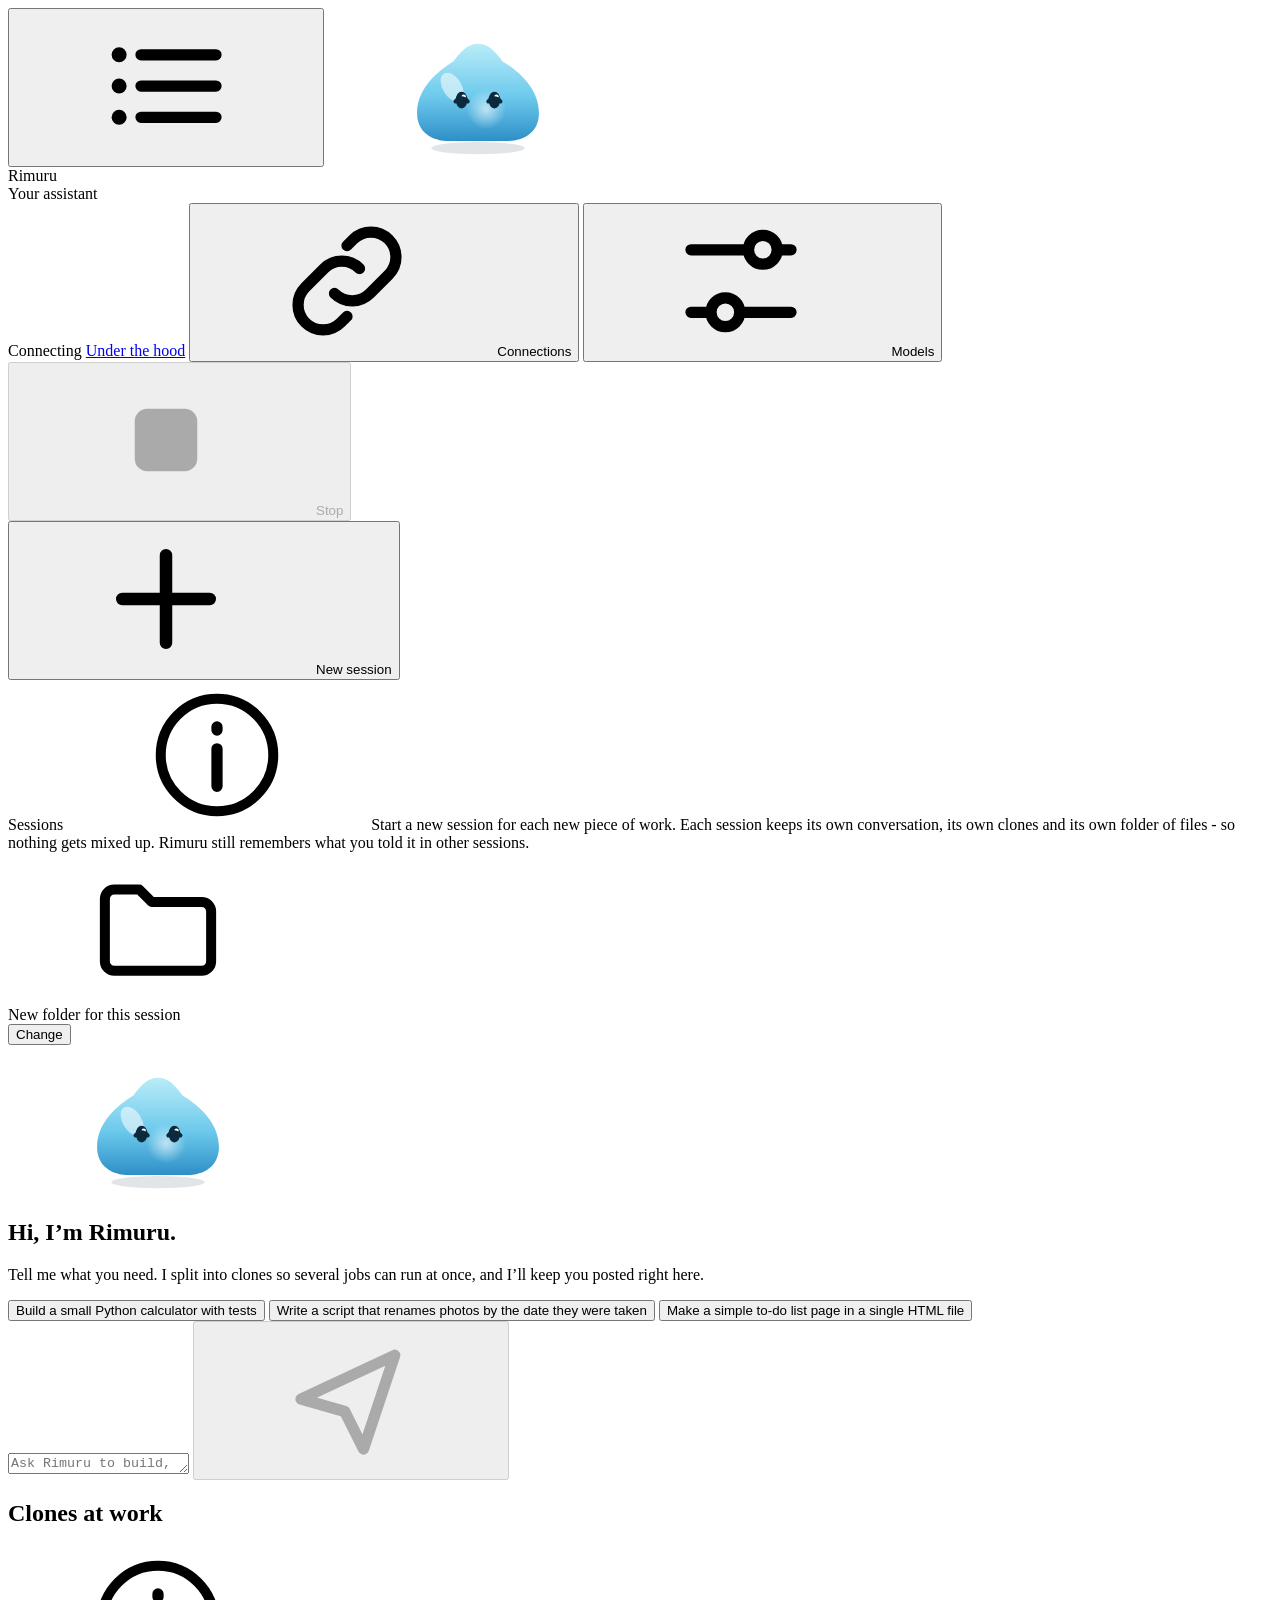
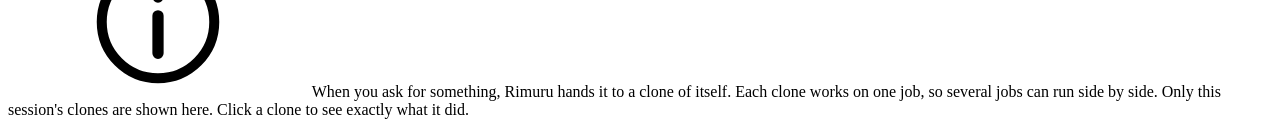
==== rimuru/web/static/index.html @ dea0af9f "Delete sessions, forget from the chat, smoother pages, eyes, named clones - Delete a session (trash " ====
<!doctype html>
<html lang="en">
<head>
<meta charset="utf-8">
<meta name="viewport" content="width=device-width, initial-scale=1">
<meta name="color-scheme" content="light dark">
<script type="speculationrules">
  {"prerender": [{"where": {"or": [{"href_matches": "/inside"}, {"href_matches": "/inside#*"}]}, "eagerness": "moderate"}]}
</script>
<title>Rimuru</title>
<link rel="icon" type="image/svg+xml" href="/static/rimuru.svg">
<link rel="stylesheet" href="/static/app.css">
</head>
<body>

<!-- The slime marks. Original, deliberately understated: a soft silhouette in
     Rimuru's light blue. Rimuru carries a faint core; clones are lighter copies. -->
<svg width="0" height="0" style="position:absolute" aria-hidden="true">
  <defs>
    <linearGradient id="slime-body" x1="0" y1="0" x2="0" y2="1">
      <stop offset="0" stop-color="#B9ECF8"/>
      <stop offset="0.55" stop-color="#6CC9EC"/>
      <stop offset="1" stop-color="#2E8FC7"/>
    </linearGradient>
    <linearGradient id="clone-body" x1="0" y1="0" x2="0" y2="1">
      <stop offset="0" stop-color="#DDF4FB"/>
      <stop offset="1" stop-color="#93D6F0"/>
    </linearGradient>
    <radialGradient id="slime-core" cx="0.5" cy="0.5" r="0.5">
      <stop offset="0" stop-color="#FFFFFF" stop-opacity="0.85"/>
      <stop offset="1" stop-color="#FFFFFF" stop-opacity="0"/>
    </radialGradient>
    <path id="slime-shape"
          d="M32 14 C36.5 14 39.5 17.5 42.5 21.5 C50 26 58 33.5 58 43.5 C58 51.5 52 55.5 44 55.5
             L20 55.5 C12 55.5 6 51.5 6 43.5 C6 33.5 14 26 21.5 21.5 C24.5 17.5 27.5 14 32 14 Z"/>
  </defs>
  <symbol id="mark-rimuru" viewBox="0 0 64 64">
    <ellipse cx="32" cy="58.5" rx="20" ry="2.6" fill="#0B2A3D" opacity="0.12"/>
    <use href="#slime-shape" fill="url(#slime-body)"/>
    <ellipse cx="21" cy="32.5" rx="4" ry="6.8" fill="#FFFFFF" opacity="0.55"
             transform="rotate(-32 21 32.5)"/>
    <circle cx="35.5" cy="42" r="8.5" fill="url(#slime-core)" opacity="0.7"/>
      <g class="sl-eyes">
      <g class="sl-look"><g class="sl-open">
        <ellipse cx="25" cy="38" rx="2.5" ry="3.6" fill="#0B2A3D"/>
        <ellipse cx="39" cy="38" rx="2.5" ry="3.6" fill="#0B2A3D"/>
        <circle cx="25.9" cy="36.6" r="0.95" fill="#FFFFFF"/>
        <circle cx="39.9" cy="36.6" r="0.95" fill="#FFFFFF"/>
      </g></g>
      <g class="sl-shut" fill="none" stroke="#0B2A3D" stroke-width="1.7" stroke-linecap="round">
        <path d="M22.4 38.6 Q25 35.9 27.6 38.6"/><path d="M36.4 38.6 Q39 35.9 41.6 38.6"/>
      </g>
    </g>
  </symbol>
  <symbol id="mark-clone" viewBox="0 0 64 64">
    <ellipse cx="32" cy="58.5" rx="18" ry="2.4" fill="#0B2A3D" opacity="0.08"/>
    <use href="#slime-shape" fill="url(#clone-body)" stroke="#5DBDE6" stroke-width="2"/>
    <ellipse cx="21" cy="32.5" rx="3.4" ry="6" fill="#FFFFFF" opacity="0.6"
             transform="rotate(-32 21 32.5)"/>
      <g class="sl-eyes">
      <g class="sl-look"><g class="sl-open">
        <ellipse cx="25" cy="38" rx="2.5" ry="3.6" fill="#0B2A3D"/>
        <ellipse cx="39" cy="38" rx="2.5" ry="3.6" fill="#0B2A3D"/>
        <circle cx="25.9" cy="36.6" r="0.95" fill="#FFFFFF"/>
        <circle cx="39.9" cy="36.6" r="0.95" fill="#FFFFFF"/>
      </g></g>
      <g class="sl-shut" fill="none" stroke="#0B2A3D" stroke-width="1.7" stroke-linecap="round">
        <path d="M22.4 38.6 Q25 35.9 27.6 38.6"/><path d="M36.4 38.6 Q39 35.9 41.6 38.6"/>
      </g>
    </g>
  </symbol>
  <symbol id="i-send" viewBox="0 0 24 24"><path d="M4 12l15-7-5 15-3-6-7-2z" fill="none" stroke="currentColor" stroke-width="1.8" stroke-linejoin="round"/></symbol>
  <symbol id="i-stop" viewBox="0 0 24 24"><rect x="7" y="7" width="10" height="10" rx="2" fill="currentColor"/></symbol>
  <symbol id="i-check" viewBox="0 0 24 24"><path d="M5 12.5l4.2 4.2L19 7" fill="none" stroke="currentColor" stroke-width="2.2" stroke-linecap="round" stroke-linejoin="round"/></symbol>
  <symbol id="i-x" viewBox="0 0 24 24"><path d="M7 7l10 10M17 7L7 17" fill="none" stroke="currentColor" stroke-width="2" stroke-linecap="round"/></symbol>
  <symbol id="i-file" viewBox="0 0 24 24"><path d="M7 3h7l5 5v13H7z M14 3v5h5" fill="none" stroke="currentColor" stroke-width="1.6" stroke-linejoin="round"/></symbol>
  <symbol id="i-beaker" viewBox="0 0 24 24"><path d="M9 3h6M10 3v6l-5 10a1.5 1.5 0 0 0 1.4 2h11.2a1.5 1.5 0 0 0 1.4-2l-5-10V3" fill="none" stroke="currentColor" stroke-width="1.6" stroke-linejoin="round"/></symbol>
  <symbol id="i-info" viewBox="0 0 24 24"><circle cx="12" cy="12" r="9" fill="none" stroke="currentColor" stroke-width="1.6"/><path d="M12 11v6M12 7.5v.5" stroke="currentColor" stroke-width="1.8" stroke-linecap="round"/></symbol>
  <symbol id="i-chevron" viewBox="0 0 24 24"><path d="M9 6l6 6-6 6" fill="none" stroke="currentColor" stroke-width="1.8" stroke-linecap="round" stroke-linejoin="round"/></symbol>
  <symbol id="i-pencil" viewBox="0 0 24 24"><path d="M4 20l4-1 10-10-3-3L5 16l-1 4z M13.5 7.5l3 3" fill="none" stroke="currentColor" stroke-width="1.8" stroke-linejoin="round"/></symbol>
  <symbol id="i-terminal" viewBox="0 0 24 24"><path d="M5 7l5 5-5 5M12 17h7" fill="none" stroke="currentColor" stroke-width="1.9" stroke-linecap="round" stroke-linejoin="round"/></symbol>
  <symbol id="i-chat" viewBox="0 0 24 24"><path d="M5 5h14v10H10l-4 4v-4H5z" fill="none" stroke="currentColor" stroke-width="1.7" stroke-linejoin="round"/></symbol>
  <symbol id="i-mail" viewBox="0 0 24 24"><path d="M4 6h16v12H4z M4 7l8 6 8-6" fill="none" stroke="currentColor" stroke-width="1.7" stroke-linejoin="round"/></symbol>
  <symbol id="i-pause" viewBox="0 0 24 24"><path d="M9 6v12M15 6v12" stroke="currentColor" stroke-width="2.4" stroke-linecap="round"/></symbol>
  <symbol id="i-alert" viewBox="0 0 24 24"><path d="M12 7v6M12 16.5v.5" stroke="currentColor" stroke-width="2.4" stroke-linecap="round"/></symbol>
  <symbol id="i-clock" viewBox="0 0 24 24"><circle cx="12" cy="12" r="8" fill="none" stroke="currentColor" stroke-width="1.8"/><path d="M12 8v4l3 2" fill="none" stroke="currentColor" stroke-width="1.8" stroke-linecap="round"/></symbol>
  <symbol id="i-list" viewBox="0 0 24 24"><path d="M8 7h12M8 12h12M8 17h12" stroke="currentColor" stroke-width="1.8" stroke-linecap="round"/><circle cx="4.5" cy="7" r="1.2" fill="currentColor"/><circle cx="4.5" cy="12" r="1.2" fill="currentColor"/><circle cx="4.5" cy="17" r="1.2" fill="currentColor"/></symbol>
  <symbol id="i-folder" viewBox="0 0 24 24"><path d="M3.5 7.5A1.5 1.5 0 0 1 5 6h4l2 2h8a1.5 1.5 0 0 1 1.5 1.5v8A1.5 1.5 0 0 1 19 19H5a1.5 1.5 0 0 1-1.5-1.5z" fill="none" stroke="currentColor" stroke-width="1.6" stroke-linejoin="round"/></symbol>
  <symbol id="i-sliders" viewBox="0 0 24 24"><path d="M4 7h9M18 7h2M4 17h3M12 17h8" fill="none" stroke="currentColor" stroke-width="1.8" stroke-linecap="round"/><circle cx="15.5" cy="7" r="2.3" fill="none" stroke="currentColor" stroke-width="1.8"/><circle cx="9.5" cy="17" r="2.3" fill="none" stroke="currentColor" stroke-width="1.8"/></symbol>
  <symbol id="i-plus" viewBox="0 0 24 24"><path d="M12 5v14M5 12h14" stroke="currentColor" stroke-width="2" stroke-linecap="round"/></symbol>
  <symbol id="i-search" viewBox="0 0 24 24"><circle cx="11" cy="11" r="6" fill="none" stroke="currentColor" stroke-width="1.9"/><path d="M15.5 15.5L20 20" stroke="currentColor" stroke-width="1.9" stroke-linecap="round"/></symbol>
  <symbol id="i-trash" viewBox="0 0 24 24"><path d="M5 7h14M10 7V5h4v2M7 7l1 12h8l1-12M10.5 10.5v5.5M13.5 10.5v5.5" fill="none" stroke="currentColor" stroke-width="1.7" stroke-linecap="round" stroke-linejoin="round"/></symbol>
  <symbol id="i-link" viewBox="0 0 24 24"><path d="M10 14a4 4 0 0 0 5.66 0l3-3a4 4 0 0 0-5.66-5.66l-1 1M14 10a4 4 0 0 0-5.66 0l-3 3a4 4 0 0 0 5.66 5.66l1-1" fill="none" stroke="currentColor" stroke-width="1.8" stroke-linecap="round" stroke-linejoin="round"/></symbol>
  <symbol id="i-book" viewBox="0 0 24 24"><path d="M5 5.5A2.5 2.5 0 0 1 7.5 3H19v15H7.5A2.5 2.5 0 0 0 5 20.5zM5 20.5A2.5 2.5 0 0 0 7.5 23H19v-5" fill="none" stroke="currentColor" stroke-width="1.6" stroke-linejoin="round"/></symbol>
  <symbol id="i-eye" viewBox="0 0 24 24"><path d="M2.5 12s3.5-6 9.5-6 9.5 6 9.5 6-3.5 6-9.5 6-9.5-6-9.5-6z" fill="none" stroke="currentColor" stroke-width="1.7" stroke-linejoin="round"/><circle cx="12" cy="12" r="2.6" fill="none" stroke="currentColor" stroke-width="1.7"/></symbol>
  <symbol id="i-funnel" viewBox="0 0 24 24"><path d="M4 5h16l-6 7.5V18l-4 2v-7.5z" fill="none" stroke="currentColor" stroke-width="1.7" stroke-linejoin="round"/></symbol>
</svg>

<header class="bar">
  <div class="brand">
    <button class="icon-btn sessions-toggle" id="sessions-toggle" aria-label="Your sessions"
            title="Your sessions"><svg><use href="#i-list"/></svg></button>
    <svg class="mark"><use href="#mark-rimuru"/></svg>
    <div>
      <div class="name">Rimuru</div>
      <div class="tagline">Your assistant</div>
    </div>
  </div>

  <div class="bar-right">
    <span class="status" id="status" tabindex="0">
      <span class="status-dot"></span><span id="status-text">Connecting</span>
      <span class="tip" id="status-tip" role="tooltip"></span>
    </span>
    <a class="quiet-link" href="/inside" title="See how Rimuru works: what came in, what it decided, and why">Under the hood</a>
    <button class="bar-btn" id="connections-btn" title="Talk to Rimuru from Telegram, and let it work on GitHub">
      <svg><use href="#i-link"/></svg><span>Connections</span>
    </button>
    <button class="bar-btn" id="models-btn" title="Choose which AI does each job">
      <svg><use href="#i-sliders"/></svg><span>Models</span>
    </button>
    <button class="stop" id="stop" disabled title="Stop everything Rimuru is working on">
      <svg><use href="#i-stop"/></svg><span>Stop</span>
    </button>
  </div>
</header>

<main class="app">
  <aside class="sessions" id="sessions" aria-label="Your sessions">
    <button class="new-session" id="new-session"><svg><use href="#i-plus"/></svg>New session</button>
    <div class="sessions-head">
      <span>Sessions</span>
      <span class="hint-icon" tabindex="0" aria-label="What are sessions?">
        <svg><use href="#i-info"/></svg>
        <span class="tip">Start a new session for each new piece of work. Each session keeps
          its own conversation, its own clones and its own folder of files - so nothing gets
          mixed up. Rimuru still remembers what you told it in other sessions.</span>
      </span>
    </div>
    <nav class="session-list" id="session-list"></nav>
  </aside>
  <div class="sessions-scrim" id="sessions-scrim" hidden></div>

  <section class="chat" aria-label="Conversation with Rimuru">
    <div class="demo-banner" id="demo-banner" hidden>
      <span><b>Demo mode.</b> <span id="demo-why">No AI model is set up yet, so nothing real is built.</span></span>
      <button type="button" id="demo-setup">Choose models</button>
    </div>
    <div class="folder-bar" id="folder-bar">
      <svg class="fb-icon"><use href="#i-folder"/></svg>
      <div class="fb-text">
        <span class="fb-label" id="fb-label">New folder for this session</span>
        <span class="fb-path" id="fb-path"></span>
      </div>
      <button type="button" class="ghost small" id="fb-open" hidden>Open</button>
      <button type="button" class="ghost small" id="fb-change">Change</button>
    </div>
    <div class="messages" id="messages">
      <div class="welcome" id="welcome">
        <svg class="welcome-mark"><use href="#mark-rimuru"/></svg>
        <h1>Hi, I&rsquo;m Rimuru.</h1>
        <p>Tell me what you need. I split into clones so several jobs can run at
           once, and I&rsquo;ll keep you posted right here.</p>
        <div class="examples" id="examples">
          <button>Build a small Python calculator with tests</button>
          <button>Write a script that renames photos by the date they were taken</button>
          <button>Make a simple to-do list page in a single HTML file</button>
        </div>
      </div>
    </div>

    <form class="composer" id="composer" autocomplete="off">
      <textarea id="input" rows="1" placeholder="Ask Rimuru to build, fix or explain something&hellip;"
                aria-label="Message Rimuru"></textarea>
      <button type="submit" class="send" id="send" aria-label="Send" disabled>
        <svg><use href="#i-send"/></svg>
      </button>
    </form>
  </section>

  <aside class="clones" aria-label="Clones at work">
    <div class="clones-head">
      <h2>Clones at work <span class="count" id="count"></span></h2>
      <span class="hint-icon" tabindex="0" aria-label="What are clones?">
        <svg><use href="#i-info"/></svg>
        <span class="tip">When you ask for something, Rimuru hands it to a clone of
          itself. Each clone works on one job, so several jobs can run side by side. Only
          this session's clones are shown here. Click a clone to see exactly what it did.</span>
      </span>
    </div>
    <div class="clone-list" id="active"></div>
    <details class="finished" id="finished-wrap" hidden>
      <summary><svg><use href="#i-chevron"/></svg>Finished <span id="finished-count"></span></summary>
      <div class="clone-list" id="finished"></div>
    </details>
  </aside>
</main>

<!-- clone details -->
<div class="scrim" id="scrim" hidden></div>
<section class="panel" id="panel" role="dialog" aria-modal="true" aria-labelledby="panel-title" hidden>
  <header class="panel-head">
    <span class="panel-mark" id="panel-slime"></span>
    <div class="panel-titles">
      <h2 id="panel-title"></h2>
      <div class="panel-sub" id="panel-sub"></div>
    </div>
    <button class="ghost danger" id="panel-stop" hidden>Stop this job</button>
    <button class="icon-btn" id="panel-close" aria-label="Close"><svg><use href="#i-x"/></svg></button>
  </header>
  <div class="panel-body" id="panel-body"></div>
</section>

<!-- models -->
<section class="panel settings" id="settings" role="dialog" aria-modal="true" aria-labelledby="settings-title" hidden>
  <header class="panel-head">
    <span class="panel-mark set-mark"><svg><use href="#i-sliders"/></svg></span>
    <div class="panel-titles">
      <h2 id="settings-title">Models</h2>
      <div class="panel-sub">Choose which AI does each job.</div>
    </div>
    <button class="icon-btn" id="settings-close" aria-label="Close"><svg><use href="#i-x"/></svg></button>
  </header>
  <div class="panel-body" id="set-body"></div>
  <footer class="set-foot">
    <button class="primary" id="set-save" disabled>Save changes</button>
    <span class="set-note" id="set-note" role="status"></span>
  </footer>
</section>

<!-- where a session works -->
<section class="panel settings" id="folders" role="dialog" aria-modal="true" aria-labelledby="folders-title" hidden>
  <header class="panel-head">
    <span class="panel-mark set-mark"><svg><use href="#i-folder"/></svg></span>
    <div class="panel-titles">
      <h2 id="folders-title">Where this session works</h2>
      <div class="panel-sub">Its clones read and write files only in this folder.</div>
    </div>
    <button class="icon-btn" id="folders-close" aria-label="Close"><svg><use href="#i-x"/></svg></button>
  </header>
  <div class="panel-body" id="folders-body">
    <div class="fp-choices" role="radiogroup" aria-label="Where to work">
      <label class="fp-choice"><input type="radio" name="fp-kind" value="made" checked>
        <span><b>Rimuru's own folder for this session</b>
          <span>Made for you and named after the first job. Best for something new.</span></span></label>
      <label class="fp-choice"><input type="radio" name="fp-kind" value="picked">
        <span><b>A folder on this computer</b>
          <span>A project you already have, or a new folder where you like - on the Desktop, in Documents&hellip;</span></span></label>
      <label class="fp-choice" id="fp-remote-choice" hidden><input type="radio" name="fp-kind" value="remote">
        <span><b>A folder on another machine</b>
          <span>One you connected in Connections - a server, a second PC. Rimuru thinks here; the work happens there.</span></span></label>
    </div>
    <div class="fp-browser" id="fp-browser" hidden>
      <div class="fp-places" id="fp-places"></div>
      <div class="fp-where">
        <button type="button" class="icon-btn" id="fp-up" aria-label="Up one folder"><svg><use href="#i-chevron"/></svg></button>
        <div class="fp-current"><b id="fp-name"></b><span id="fp-path"></span></div>
      </div>
      <div class="fp-list" id="fp-list" role="listbox" aria-label="Folders"></div>
      <div class="fp-new" id="fp-new-row">
        <input id="fp-new-name" placeholder="New folder name" aria-label="New folder name" maxlength="80">
        <button type="button" class="ghost small" id="fp-new">Make it here</button>
      </div>
      <p class="fp-warn">Clones can add, change and delete files in the folder you pick. Pick a
        folder for this work - not one full of personal files.</p>
    </div>
  </div>
  <footer class="set-foot">
    <button class="primary" id="folders-use">Use this</button>
    <span class="set-note" id="folders-note" role="status"></span>
  </footer>
</section>

<!-- connections: Telegram and GitHub -->
<section class="panel settings" id="connections" role="dialog" aria-modal="true" aria-labelledby="conn-title" hidden>
  <header class="panel-head">
    <span class="panel-mark set-mark"><svg><use href="#i-link"/></svg></span>
    <div class="panel-titles">
      <h2 id="conn-title">Connections</h2>
      <div class="panel-sub">Talk to Rimuru from Telegram, and let it work on GitHub. Only people you allow can give it work.</div>
    </div>
    <button class="icon-btn" id="conn-close" aria-label="Close"><svg><use href="#i-x"/></svg></button>
  </header>
  <div class="panel-body" id="conn-body"><p class="set-file">Loading&hellip;</p></div>
  <footer class="set-foot">
    <span class="set-note" id="conn-note" role="status">Tokens are kept in your .env file and never shown again.</span>
  </footer>
</section>

<!-- deleting a session -->
<dialog class="dialog" id="del-dialog" aria-labelledby="del-title">
  <h2 id="del-title">Delete this session?</h2>
  <p>Its conversation, its jobs and what Rimuru remembers about it are deleted for good.</p>
  <label class="dialog-check" id="del-files-row" hidden><input type="checkbox" id="del-files">
    <span>Also delete its files, in <code id="del-files-path"></code></span></label>
  <p class="dialog-note" id="del-kept" hidden></p>
  <p class="form-error" id="del-error" role="alert"></p>
  <div class="dialog-actions">
    <button type="button" class="ghost" id="del-cancel">Cancel</button>
    <button type="button" class="danger-btn" id="del-confirm">Delete</button>
  </div>
</dialog>

<script src="/static/app.js"></script>
</body>
</html>
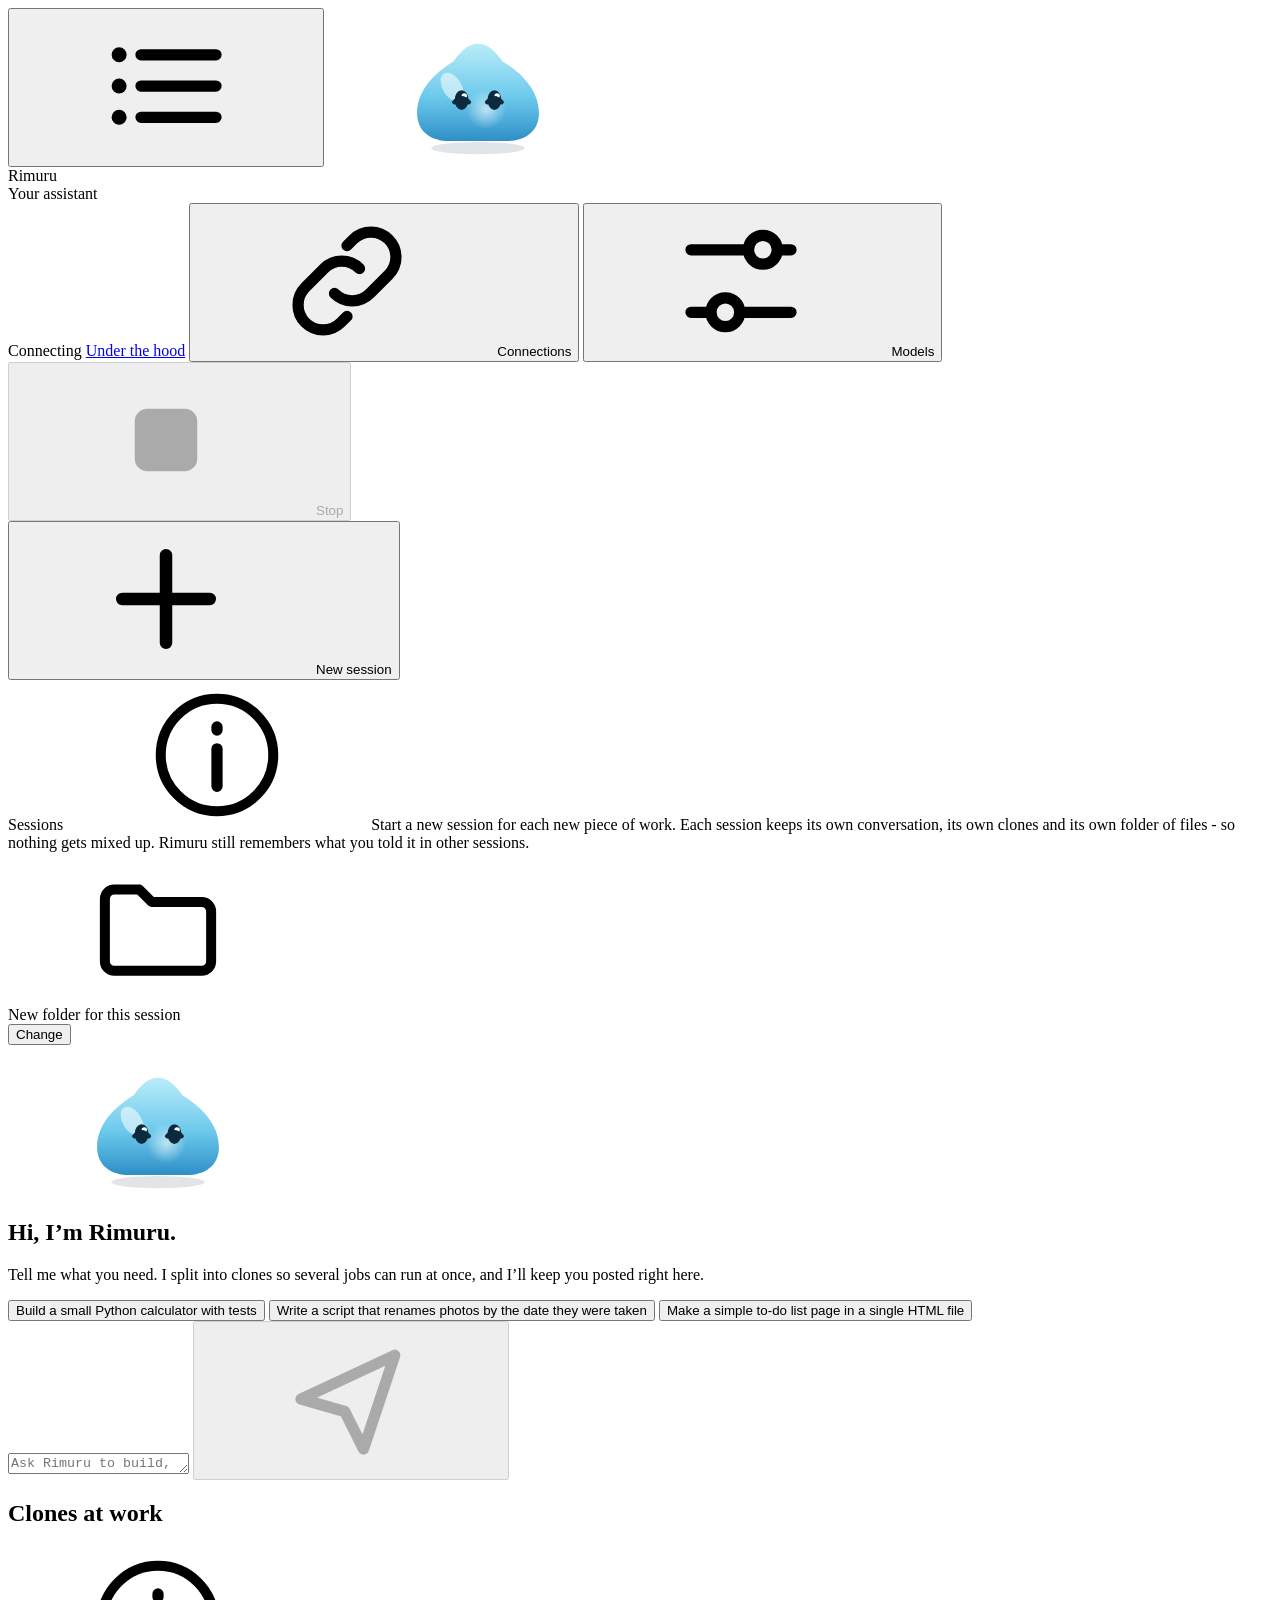
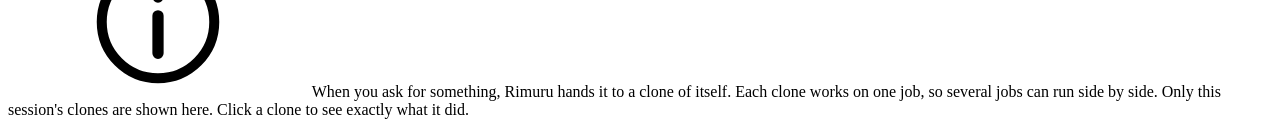
==== commit d51d1cf9: "Turns by session, a Guide, /init with project guides, a color per clone - Under the hood -> Rimuru: " ====
--- a/rimuru/web/static/index.html
+++ b/rimuru/web/static/index.html
@@ -22,9 +22,10 @@
       <stop offset="0.55" stop-color="#6CC9EC"/>
       <stop offset="1" stop-color="#2E8FC7"/>
     </linearGradient>
-    <linearGradient id="clone-body" x1="0" y1="0" x2="0" y2="1">
-      <stop offset="0" stop-color="#DDF4FB"/>
-      <stop offset="1" stop-color="#93D6F0"/>
+    <linearGradient id="clone-sheen" x1="0" y1="0" x2="0" y2="1">
+      <stop offset="0" stop-color="#FFFFFF" stop-opacity="0.62"/>
+      <stop offset="0.55" stop-color="#FFFFFF" stop-opacity="0.1"/>
+      <stop offset="1" stop-color="#0B2A3D" stop-opacity="0.07"/>
     </linearGradient>
     <radialGradient id="slime-core" cx="0.5" cy="0.5" r="0.5">
       <stop offset="0" stop-color="#FFFFFF" stop-opacity="0.85"/>
@@ -42,30 +43,31 @@
     <circle cx="35.5" cy="42" r="8.5" fill="url(#slime-core)" opacity="0.7"/>
       <g class="sl-eyes">
       <g class="sl-look"><g class="sl-open">
-        <ellipse cx="25" cy="38" rx="2.5" ry="3.6" fill="#0B2A3D"/>
-        <ellipse cx="39" cy="38" rx="2.5" ry="3.6" fill="#0B2A3D"/>
-        <circle cx="25.9" cy="36.6" r="0.95" fill="#FFFFFF"/>
-        <circle cx="39.9" cy="36.6" r="0.95" fill="#FFFFFF"/>
+        <ellipse cx="25" cy="38" rx="2.95" ry="4.2" fill="#0B2A3D"/>
+        <ellipse cx="39" cy="38" rx="2.95" ry="4.2" fill="#0B2A3D"/>
+        <circle cx="26.15" cy="36.2" r="1.15" fill="#FFFFFF"/>
+        <circle cx="40.15" cy="36.2" r="1.15" fill="#FFFFFF"/>
       </g></g>
-      <g class="sl-shut" fill="none" stroke="#0B2A3D" stroke-width="1.7" stroke-linecap="round">
-        <path d="M22.4 38.6 Q25 35.9 27.6 38.6"/><path d="M36.4 38.6 Q39 35.9 41.6 38.6"/>
+      <g class="sl-shut" fill="none" stroke="#0B2A3D" stroke-width="1.9" stroke-linecap="round">
+        <path d="M21.9 38.9 Q25 35.5 28.1 38.9"/><path d="M35.9 38.9 Q39 35.5 42.1 38.9"/>
       </g>
     </g>
   </symbol>
   <symbol id="mark-clone" viewBox="0 0 64 64">
     <ellipse cx="32" cy="58.5" rx="18" ry="2.4" fill="#0B2A3D" opacity="0.08"/>
-    <use href="#slime-shape" fill="url(#clone-body)" stroke="#5DBDE6" stroke-width="2"/>
+    <use href="#slime-shape" class="sl-skin"/>
+    <use href="#slime-shape" fill="url(#clone-sheen)"/>
     <ellipse cx="21" cy="32.5" rx="3.4" ry="6" fill="#FFFFFF" opacity="0.6"
              transform="rotate(-32 21 32.5)"/>
       <g class="sl-eyes">
       <g class="sl-look"><g class="sl-open">
-        <ellipse cx="25" cy="38" rx="2.5" ry="3.6" fill="#0B2A3D"/>
-        <ellipse cx="39" cy="38" rx="2.5" ry="3.6" fill="#0B2A3D"/>
-        <circle cx="25.9" cy="36.6" r="0.95" fill="#FFFFFF"/>
-        <circle cx="39.9" cy="36.6" r="0.95" fill="#FFFFFF"/>
+        <ellipse cx="25" cy="38" rx="2.95" ry="4.2" fill="#0B2A3D"/>
+        <ellipse cx="39" cy="38" rx="2.95" ry="4.2" fill="#0B2A3D"/>
+        <circle cx="26.15" cy="36.2" r="1.15" fill="#FFFFFF"/>
+        <circle cx="40.15" cy="36.2" r="1.15" fill="#FFFFFF"/>
       </g></g>
-      <g class="sl-shut" fill="none" stroke="#0B2A3D" stroke-width="1.7" stroke-linecap="round">
-        <path d="M22.4 38.6 Q25 35.9 27.6 38.6"/><path d="M36.4 38.6 Q39 35.9 41.6 38.6"/>
+      <g class="sl-shut" fill="none" stroke="#0B2A3D" stroke-width="1.9" stroke-linecap="round">
+        <path d="M21.9 38.9 Q25 35.5 28.1 38.9"/><path d="M35.9 38.9 Q39 35.5 42.1 38.9"/>
       </g>
     </g>
   </symbol>
@@ -170,6 +172,7 @@
     </div>
 
     <form class="composer" id="composer" autocomplete="off">
+      <div class="slash-menu" id="slash-menu" role="listbox" aria-label="Commands" hidden></div>
       <textarea id="input" rows="1" placeholder="Ask Rimuru to build, fix or explain something&hellip;"
                 aria-label="Message Rimuru"></textarea>
       <button type="submit" class="send" id="send" aria-label="Send" disabled>
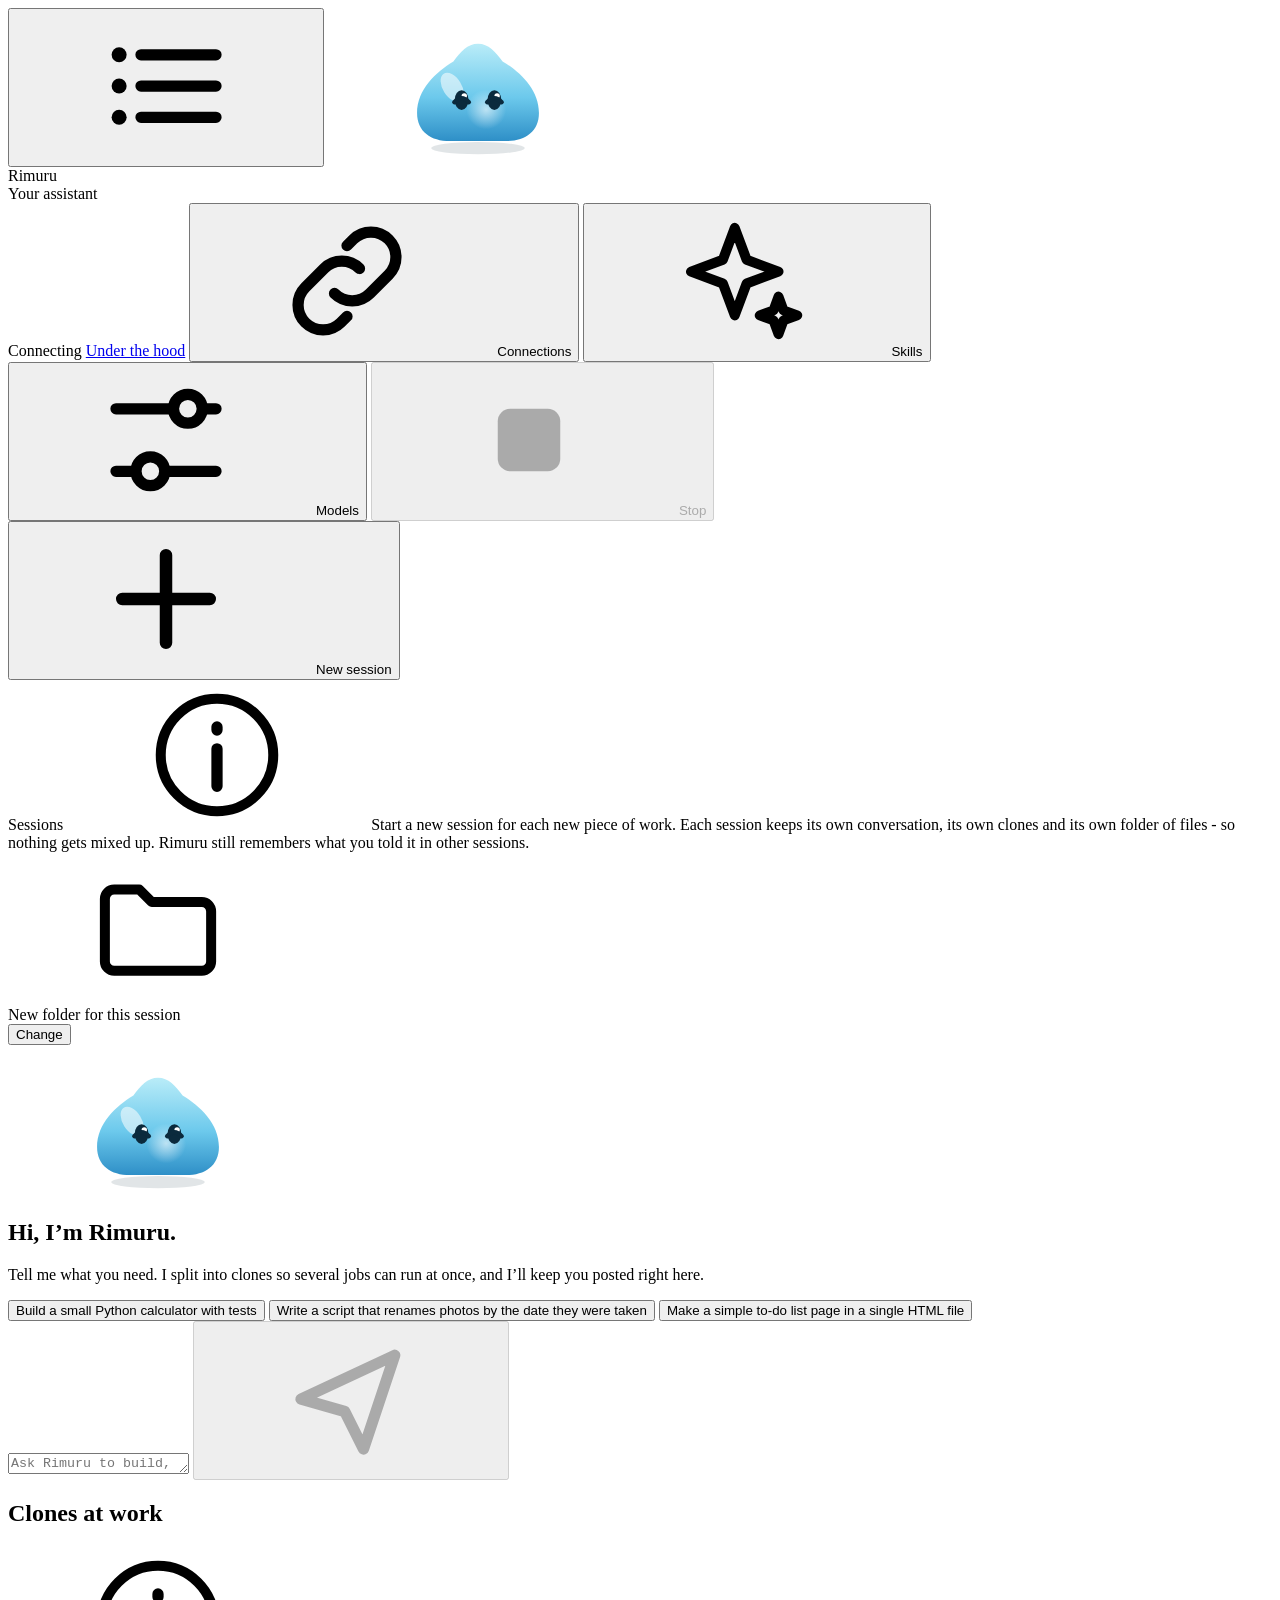
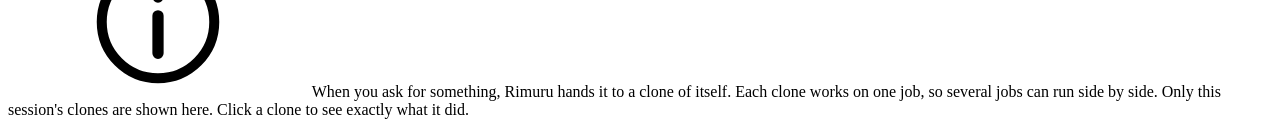
==== commit 7743dd31: "Skills: how-tos for every clone, one file each - A Skills button in the chat: add, change, turn off " ====
--- a/rimuru/web/static/index.html
+++ b/rimuru/web/static/index.html
@@ -93,6 +93,7 @@
   <symbol id="i-search" viewBox="0 0 24 24"><circle cx="11" cy="11" r="6" fill="none" stroke="currentColor" stroke-width="1.9"/><path d="M15.5 15.5L20 20" stroke="currentColor" stroke-width="1.9" stroke-linecap="round"/></symbol>
   <symbol id="i-trash" viewBox="0 0 24 24"><path d="M5 7h14M10 7V5h4v2M7 7l1 12h8l1-12M10.5 10.5v5.5M13.5 10.5v5.5" fill="none" stroke="currentColor" stroke-width="1.7" stroke-linecap="round" stroke-linejoin="round"/></symbol>
   <symbol id="i-link" viewBox="0 0 24 24"><path d="M10 14a4 4 0 0 0 5.66 0l3-3a4 4 0 0 0-5.66-5.66l-1 1M14 10a4 4 0 0 0-5.66 0l-3 3a4 4 0 0 0 5.66 5.66l1-1" fill="none" stroke="currentColor" stroke-width="1.8" stroke-linecap="round" stroke-linejoin="round"/></symbol>
+  <symbol id="i-spark" viewBox="0 0 24 24"><path d="M11 3.5l1.9 5.1 5.1 1.9-5.1 1.9L11 17.5l-1.9-5.1L4 10.5l5.1-1.9z M18 14.5l.8 2.2 2.2.8-2.2.8L18 20.5l-.8-2.2-2.2-.8 2.2-.8z" fill="none" stroke="currentColor" stroke-width="1.6" stroke-linejoin="round"/></symbol>
   <symbol id="i-book" viewBox="0 0 24 24"><path d="M5 5.5A2.5 2.5 0 0 1 7.5 3H19v15H7.5A2.5 2.5 0 0 0 5 20.5zM5 20.5A2.5 2.5 0 0 0 7.5 23H19v-5" fill="none" stroke="currentColor" stroke-width="1.6" stroke-linejoin="round"/></symbol>
   <symbol id="i-eye" viewBox="0 0 24 24"><path d="M2.5 12s3.5-6 9.5-6 9.5 6 9.5 6-3.5 6-9.5 6-9.5-6-9.5-6z" fill="none" stroke="currentColor" stroke-width="1.7" stroke-linejoin="round"/><circle cx="12" cy="12" r="2.6" fill="none" stroke="currentColor" stroke-width="1.7"/></symbol>
   <symbol id="i-funnel" viewBox="0 0 24 24"><path d="M4 5h16l-6 7.5V18l-4 2v-7.5z" fill="none" stroke="currentColor" stroke-width="1.7" stroke-linejoin="round"/></symbol>
@@ -117,6 +118,9 @@
     <a class="quiet-link" href="/inside" title="See how Rimuru works: what came in, what it decided, and why">Under the hood</a>
     <button class="bar-btn" id="connections-btn" title="Talk to Rimuru from Telegram, and let it work on GitHub">
       <svg><use href="#i-link"/></svg><span>Connections</span>
+    </button>
+    <button class="bar-btn" id="skills-btn" title="How-tos your clones follow: your style, how you deploy, how you test">
+      <svg><use href="#i-spark"/></svg><span>Skills</span>
     </button>
     <button class="bar-btn" id="models-btn" title="Choose which AI does each job">
       <svg><use href="#i-sliders"/></svg><span>Models</span>
@@ -290,6 +294,41 @@
   </footer>
 </section>
 
+<!-- skills: how-tos for every clone, one file each (rimuru/skills.py) -->
+<section class="panel settings" id="skills" role="dialog" aria-modal="true" aria-labelledby="skills-title" hidden>
+  <header class="panel-head">
+    <span class="panel-mark set-mark"><svg><use href="#i-spark"/></svg></span>
+    <div class="panel-titles">
+      <h2 id="skills-title">Skills</h2>
+      <div class="panel-sub">How-tos you write once - your code style, how you deploy, how you like
+        tests. Every clone sees the list, and reads a skill in full when it fits its job.</div>
+    </div>
+    <button class="icon-btn" id="skills-close" aria-label="Close"><svg><use href="#i-x"/></svg></button>
+  </header>
+  <div class="panel-body">
+    <div id="skills-list"><p class="set-file">Loading&hellip;</p></div>
+    <form class="skill-form" id="skill-form" autocomplete="off">
+      <h3 class="skill-form-title" id="skill-form-title">New skill</h3>
+      <div class="skill-starters" id="skill-starters"></div>
+      <label class="conn-field">Name
+        <input id="skill-name" maxlength="60" placeholder="For example: Our Python style"></label>
+      <label class="conn-field">When to use it
+        <input id="skill-when" maxlength="200" placeholder="For example: Writing or changing Python code"></label>
+      <label class="conn-field">What the clones should do
+        <textarea id="skill-text" rows="8" maxlength="20000"
+                  placeholder="One point per line, in plain words. For example:&#10;- Type hints on every function&#10;- A test for every bug fix"></textarea></label>
+      <div class="conn-row">
+        <button class="primary small" type="submit" id="skill-save">Add skill</button>
+        <button class="ghost small" type="button" id="skill-cancel" hidden>Cancel</button>
+      </div>
+    </form>
+  </div>
+  <footer class="set-foot">
+    <span class="set-note" id="skills-note" role="status">Each skill is a file in the skills folder - you can edit it by hand too.</span>
+    <button class="ghost small" id="skills-folder" type="button">Open the folder</button>
+  </footer>
+</section>
+
 <!-- deleting a session -->
 <dialog class="dialog" id="del-dialog" aria-labelledby="del-title">
   <h2 id="del-title">Delete this session?</h2>
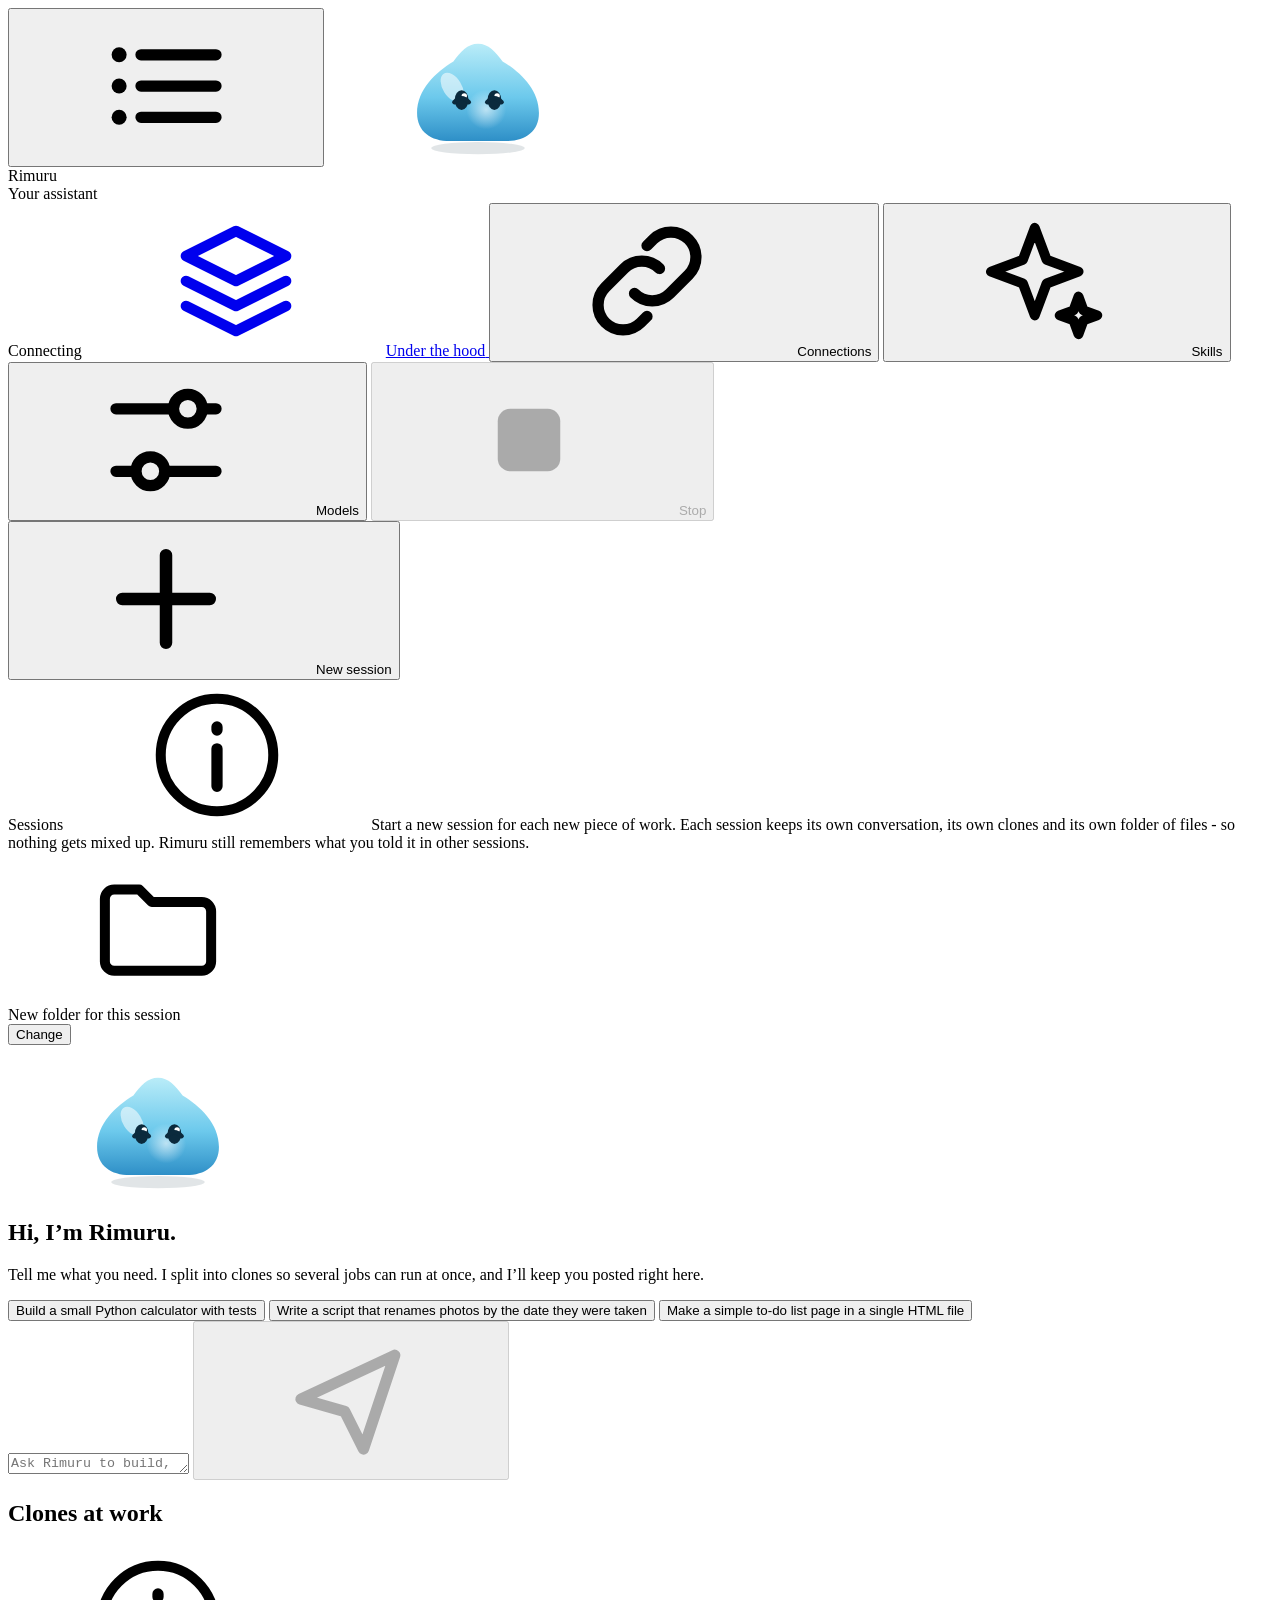
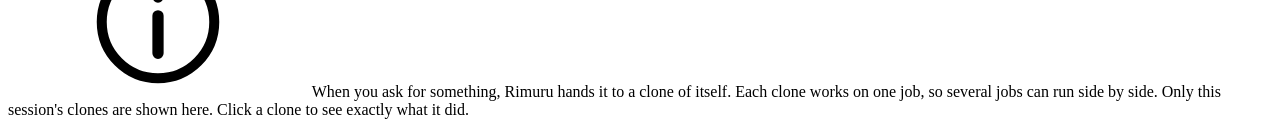
==== commit 2729d0c2: "/status and /skill_, clearer Telegram, a full Messages page, Docker - /status (in the chat and on Te" ====
--- a/rimuru/web/static/index.html
+++ b/rimuru/web/static/index.html
@@ -93,6 +93,7 @@
   <symbol id="i-search" viewBox="0 0 24 24"><circle cx="11" cy="11" r="6" fill="none" stroke="currentColor" stroke-width="1.9"/><path d="M15.5 15.5L20 20" stroke="currentColor" stroke-width="1.9" stroke-linecap="round"/></symbol>
   <symbol id="i-trash" viewBox="0 0 24 24"><path d="M5 7h14M10 7V5h4v2M7 7l1 12h8l1-12M10.5 10.5v5.5M13.5 10.5v5.5" fill="none" stroke="currentColor" stroke-width="1.7" stroke-linecap="round" stroke-linejoin="round"/></symbol>
   <symbol id="i-link" viewBox="0 0 24 24"><path d="M10 14a4 4 0 0 0 5.66 0l3-3a4 4 0 0 0-5.66-5.66l-1 1M14 10a4 4 0 0 0-5.66 0l-3 3a4 4 0 0 0 5.66 5.66l1-1" fill="none" stroke="currentColor" stroke-width="1.8" stroke-linecap="round" stroke-linejoin="round"/></symbol>
+  <symbol id="i-layers" viewBox="0 0 24 24"><path d="M12 4l8 4-8 4-8-4z M4 12l8 4 8-4 M4 16l8 4 8-4" fill="none" stroke="currentColor" stroke-width="1.7" stroke-linejoin="round" stroke-linecap="round"/></symbol>
   <symbol id="i-spark" viewBox="0 0 24 24"><path d="M11 3.5l1.9 5.1 5.1 1.9-5.1 1.9L11 17.5l-1.9-5.1L4 10.5l5.1-1.9z M18 14.5l.8 2.2 2.2.8-2.2.8L18 20.5l-.8-2.2-2.2-.8 2.2-.8z" fill="none" stroke="currentColor" stroke-width="1.6" stroke-linejoin="round"/></symbol>
   <symbol id="i-book" viewBox="0 0 24 24"><path d="M5 5.5A2.5 2.5 0 0 1 7.5 3H19v15H7.5A2.5 2.5 0 0 0 5 20.5zM5 20.5A2.5 2.5 0 0 0 7.5 23H19v-5" fill="none" stroke="currentColor" stroke-width="1.6" stroke-linejoin="round"/></symbol>
   <symbol id="i-eye" viewBox="0 0 24 24"><path d="M2.5 12s3.5-6 9.5-6 9.5 6 9.5 6-3.5 6-9.5 6-9.5-6-9.5-6z" fill="none" stroke="currentColor" stroke-width="1.7" stroke-linejoin="round"/><circle cx="12" cy="12" r="2.6" fill="none" stroke="currentColor" stroke-width="1.7"/></symbol>
@@ -115,7 +116,9 @@
       <span class="status-dot"></span><span id="status-text">Connecting</span>
       <span class="tip" id="status-tip" role="tooltip"></span>
     </span>
-    <a class="quiet-link" href="/inside" title="See how Rimuru works: what came in, what it decided, and why">Under the hood</a>
+    <a class="bar-btn" href="/inside" title="See how Rimuru works: what came in, what it decided, and why">
+      <svg><use href="#i-layers"/></svg><span>Under the hood</span>
+    </a>
     <button class="bar-btn" id="connections-btn" title="Talk to Rimuru from Telegram, and let it work on GitHub">
       <svg><use href="#i-link"/></svg><span>Connections</span>
     </button>
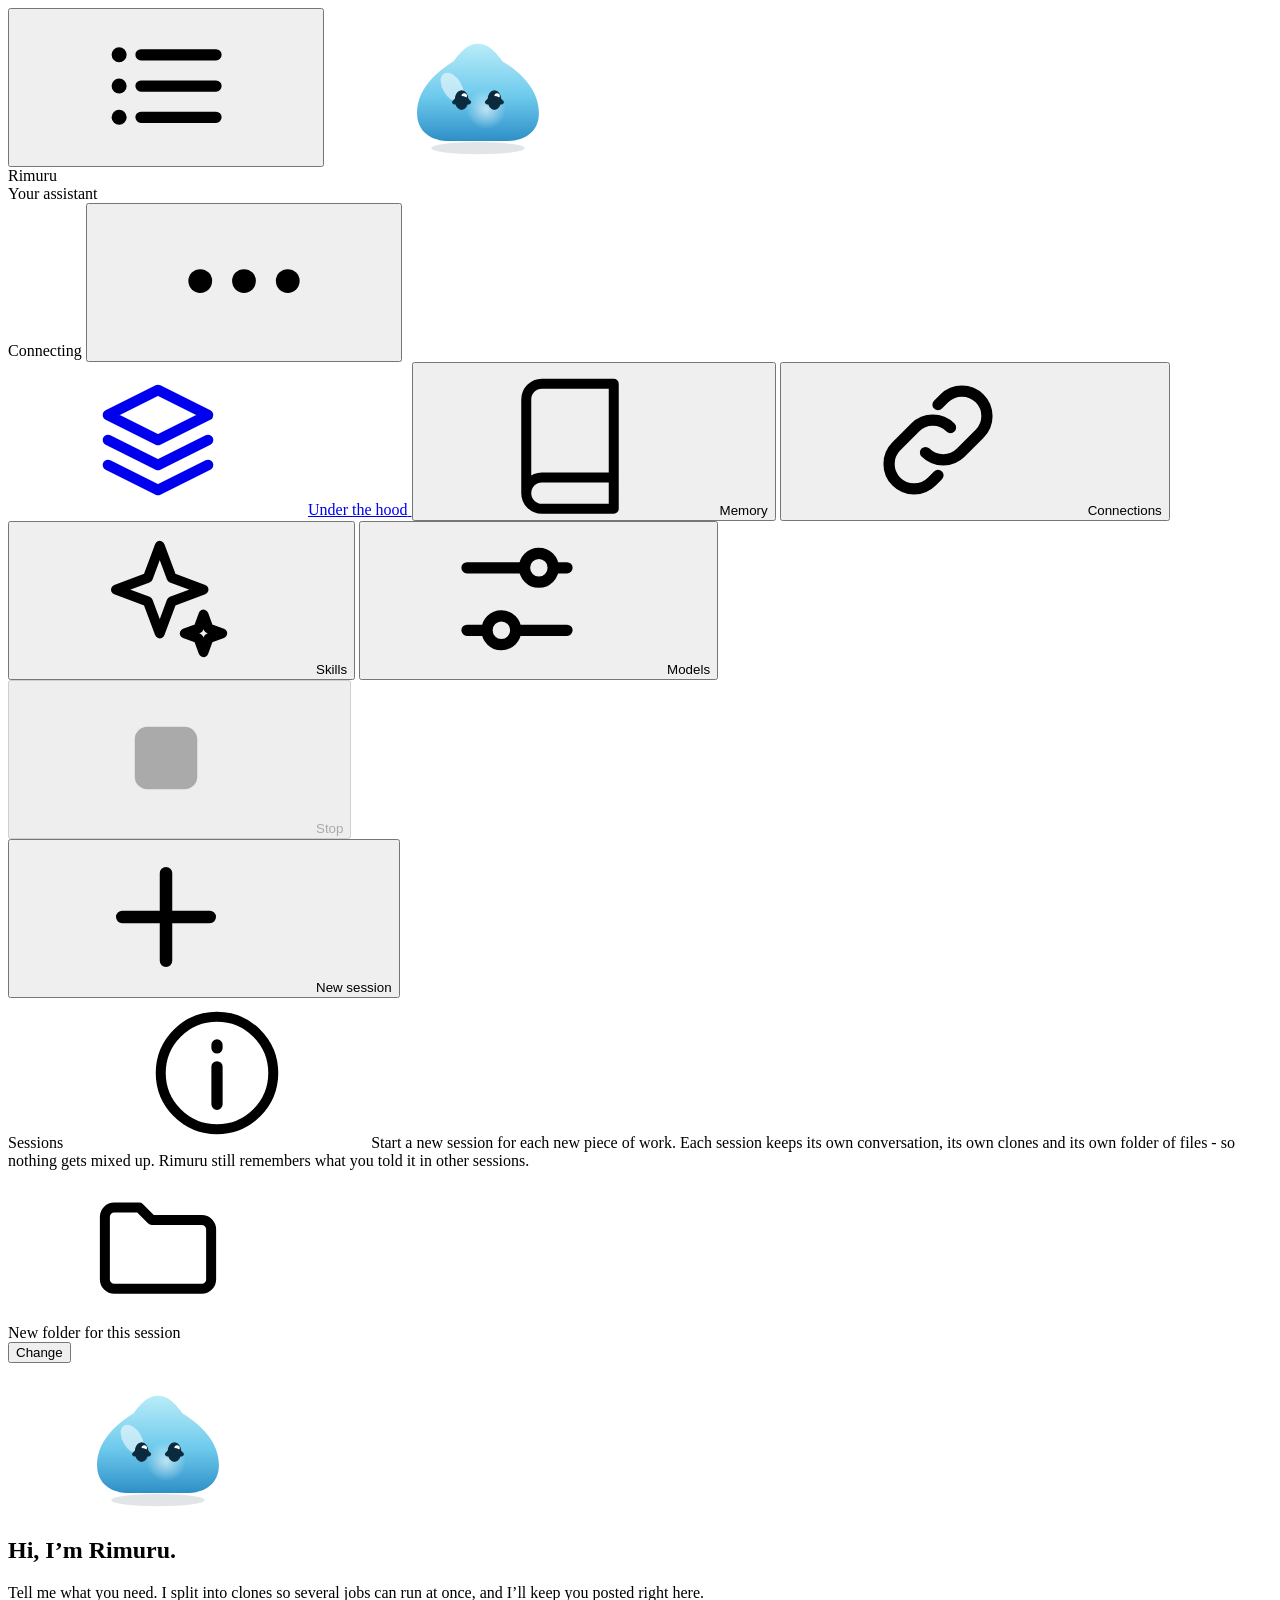
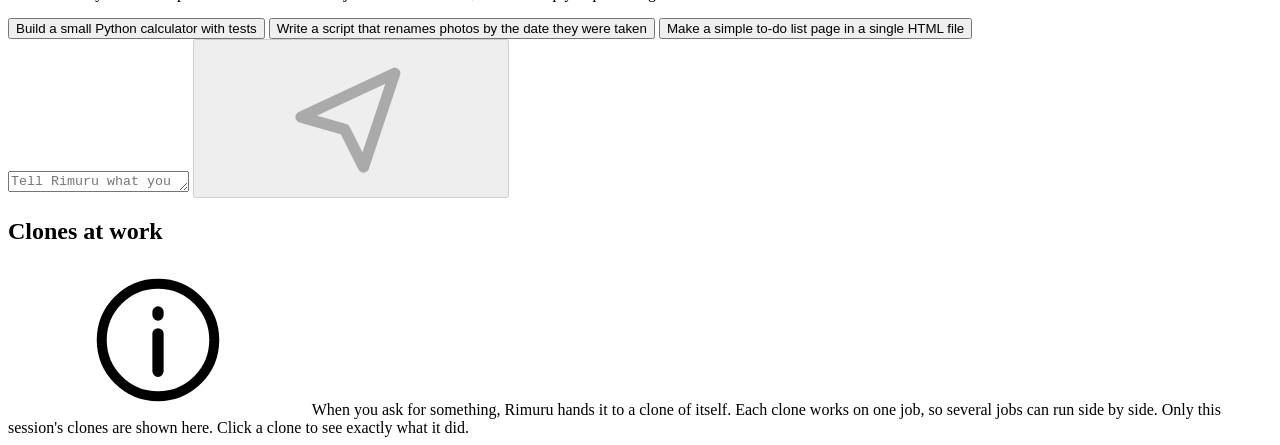
==== commit 5272ac5d: "Simpler first run: a real setup, Memory by the chat, a menu on phones A new person used to land in a" ====
--- a/rimuru/web/static/index.html
+++ b/rimuru/web/static/index.html
@@ -97,6 +97,7 @@
   <symbol id="i-spark" viewBox="0 0 24 24"><path d="M11 3.5l1.9 5.1 5.1 1.9-5.1 1.9L11 17.5l-1.9-5.1L4 10.5l5.1-1.9z M18 14.5l.8 2.2 2.2.8-2.2.8L18 20.5l-.8-2.2-2.2-.8 2.2-.8z" fill="none" stroke="currentColor" stroke-width="1.6" stroke-linejoin="round"/></symbol>
   <symbol id="i-book" viewBox="0 0 24 24"><path d="M5 5.5A2.5 2.5 0 0 1 7.5 3H19v15H7.5A2.5 2.5 0 0 0 5 20.5zM5 20.5A2.5 2.5 0 0 0 7.5 23H19v-5" fill="none" stroke="currentColor" stroke-width="1.6" stroke-linejoin="round"/></symbol>
   <symbol id="i-eye" viewBox="0 0 24 24"><path d="M2.5 12s3.5-6 9.5-6 9.5 6 9.5 6-3.5 6-9.5 6-9.5-6-9.5-6z" fill="none" stroke="currentColor" stroke-width="1.7" stroke-linejoin="round"/><circle cx="12" cy="12" r="2.6" fill="none" stroke="currentColor" stroke-width="1.7"/></symbol>
+  <symbol id="i-more" viewBox="0 0 24 24"><circle cx="5" cy="12" r="1.9" fill="currentColor"/><circle cx="12" cy="12" r="1.9" fill="currentColor"/><circle cx="19" cy="12" r="1.9" fill="currentColor"/></symbol>
   <symbol id="i-funnel" viewBox="0 0 24 24"><path d="M4 5h16l-6 7.5V18l-4 2v-7.5z" fill="none" stroke="currentColor" stroke-width="1.7" stroke-linejoin="round"/></symbol>
 </svg>
 
@@ -116,18 +117,25 @@
       <span class="status-dot"></span><span id="status-text">Connecting</span>
       <span class="tip" id="status-tip" role="tooltip"></span>
     </span>
-    <a class="bar-btn" href="/inside" title="See how Rimuru works: what came in, what it decided, and why">
-      <svg><use href="#i-layers"/></svg><span>Under the hood</span>
-    </a>
-    <button class="bar-btn" id="connections-btn" title="Talk to Rimuru from Telegram, and let it work on GitHub">
-      <svg><use href="#i-link"/></svg><span>Connections</span>
-    </button>
-    <button class="bar-btn" id="skills-btn" title="How-tos your clones follow: your style, how you deploy, how you test">
-      <svg><use href="#i-spark"/></svg><span>Skills</span>
-    </button>
-    <button class="bar-btn" id="models-btn" title="Choose which AI does each job">
-      <svg><use href="#i-sliders"/></svg><span>Models</span>
-    </button>
+    <button class="bar-btn more-btn" id="more-btn" type="button" aria-label="More" title="More"
+            aria-haspopup="true" aria-expanded="false" aria-controls="bar-menu"><svg><use href="#i-more"/></svg></button>
+    <div class="bar-menu" id="bar-menu">
+      <a class="bar-btn" href="/inside" title="See how Rimuru works: what came in, what it decided, and why">
+        <svg><use href="#i-layers"/></svg><span>Under the hood</span>
+      </a>
+      <button class="bar-btn" id="memory-btn" title="What Rimuru remembers about you and your work">
+        <svg><use href="#i-book"/></svg><span>Memory</span>
+      </button>
+      <button class="bar-btn" id="connections-btn" title="Talk to Rimuru from Telegram, and let it work on GitHub">
+        <svg><use href="#i-link"/></svg><span>Connections</span>
+      </button>
+      <button class="bar-btn" id="skills-btn" title="How-tos your clones follow: your style, how you deploy, how you test">
+        <svg><use href="#i-spark"/></svg><span>Skills</span>
+      </button>
+      <button class="bar-btn" id="models-btn" title="Choose which AI does each job">
+        <svg><use href="#i-sliders"/></svg><span>Models</span>
+      </button>
+    </div>
     <button class="stop" id="stop" disabled title="Stop everything Rimuru is working on">
       <svg><use href="#i-stop"/></svg><span>Stop</span>
     </button>
@@ -151,6 +159,10 @@
   <div class="sessions-scrim" id="sessions-scrim" hidden></div>
 
   <section class="chat" aria-label="Conversation with Rimuru">
+    <div class="setup" id="setup" hidden>
+      <svg class="welcome-mark"><use href="#mark-rimuru"/></svg>
+      <div id="setup-body"></div>
+    </div>
     <div class="demo-banner" id="demo-banner" hidden>
       <span><b>Demo mode.</b> <span id="demo-why">No AI model is set up yet, so nothing real is built.</span></span>
       <button type="button" id="demo-setup">Choose models</button>
@@ -180,7 +192,7 @@
 
     <form class="composer" id="composer" autocomplete="off">
       <div class="slash-menu" id="slash-menu" role="listbox" aria-label="Commands" hidden></div>
-      <textarea id="input" rows="1" placeholder="Ask Rimuru to build, fix or explain something&hellip;"
+      <textarea id="input" rows="1" dir="auto" placeholder="Tell Rimuru what you need&hellip;"
                 aria-label="Message Rimuru"></textarea>
       <button type="submit" class="send" id="send" aria-label="Send" disabled>
         <svg><use href="#i-send"/></svg>
@@ -332,6 +344,31 @@
   </footer>
 </section>
 
+<!-- what Rimuru remembers -->
+<section class="panel settings" id="memory" role="dialog" aria-modal="true" aria-labelledby="memory-title" hidden>
+  <header class="panel-head">
+    <span class="panel-mark set-mark"><svg><use href="#i-book"/></svg></span>
+    <div class="panel-titles">
+      <h2 id="memory-title">What Rimuru remembers</h2>
+      <div class="panel-sub">Lasting facts about you and your work, used by itself in later sessions.
+        Change or forget any of them. Passwords and keys are never kept.</div>
+    </div>
+    <button class="icon-btn" id="memory-close" aria-label="Close"><svg><use href="#i-x"/></svg></button>
+  </header>
+  <div class="panel-body">
+    <form class="mem-add" id="mem-add" autocomplete="off">
+      <input id="mem-add-text" maxlength="500" dir="auto" aria-label="Something for Rimuru to remember"
+             placeholder="Tell Rimuru something to remember, for example: I like dark designs">
+      <select id="mem-add-about" aria-label="What it is about">
+        <option value="you">About me</option><option value="general">General</option>
+      </select>
+      <button class="ghost" type="submit">Remember</button>
+    </form>
+    <div id="mem-groups"><p class="set-file">Loading&hellip;</p></div>
+  </div>
+  <footer class="set-foot"><span class="set-note" id="mem-note" role="status"></span></footer>
+</section>
+
 <!-- deleting a session -->
 <dialog class="dialog" id="del-dialog" aria-labelledby="del-title">
   <h2 id="del-title">Delete this session?</h2>
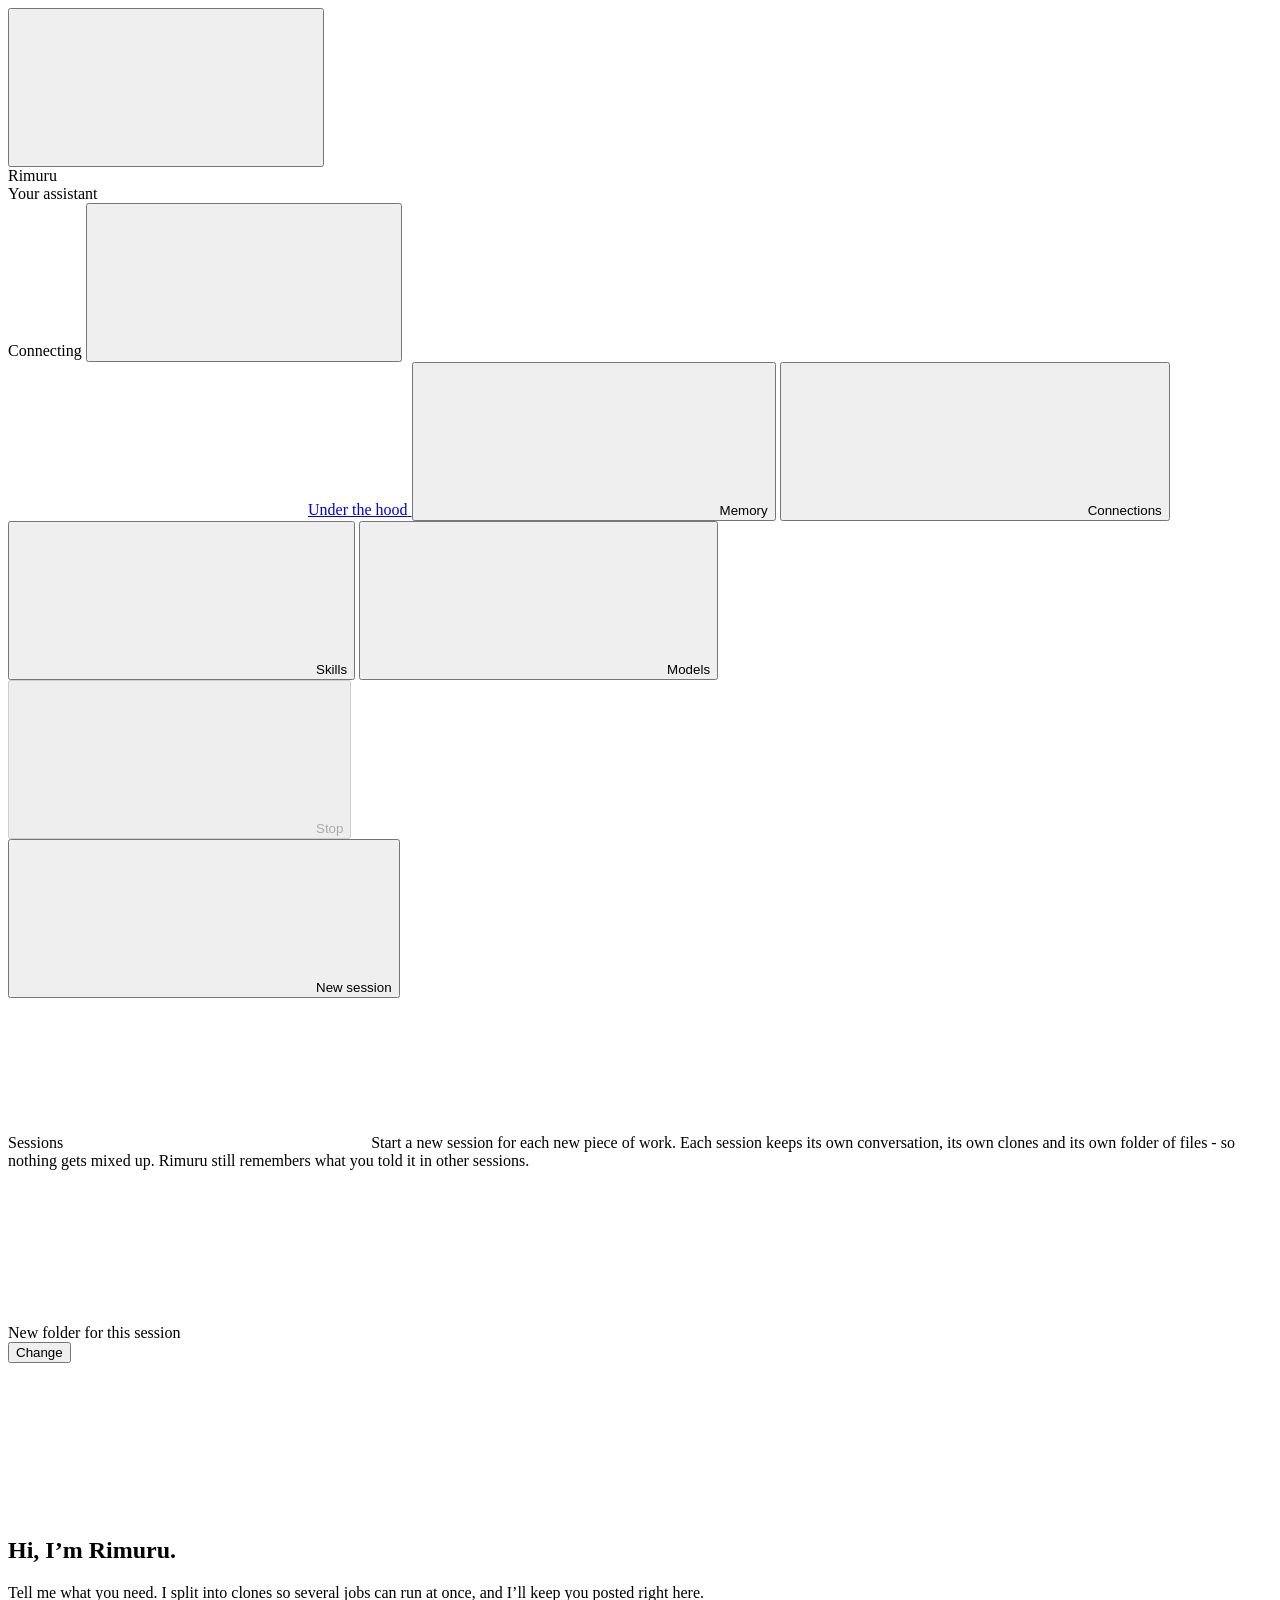
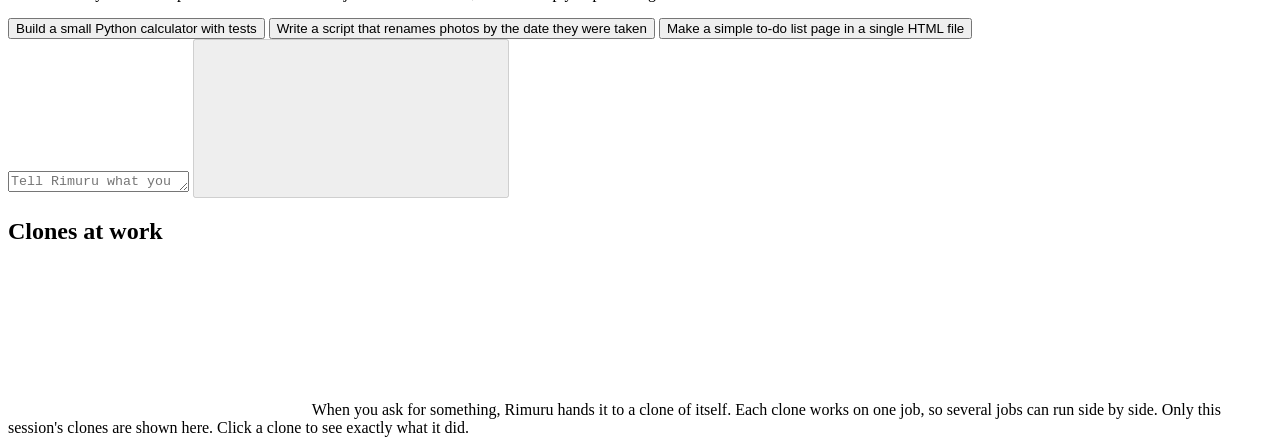
==== commit 7339e98e: "Split the web app into feature files, add logging and a Docker entrypoint - Refactor web UI into mod" ====
--- a/rimuru/web/static/index.html
+++ b/rimuru/web/static/index.html
@@ -9,97 +9,13 @@
 </script>
 <title>Rimuru</title>
 <link rel="icon" type="image/svg+xml" href="/static/rimuru.svg">
-<link rel="stylesheet" href="/static/app.css">
+<link rel="stylesheet" href="/static/css/app.css">
 </head>
 <body>
 
 <!-- The slime marks. Original, deliberately understated: a soft silhouette in
      Rimuru's light blue. Rimuru carries a faint core; clones are lighter copies. -->
-<svg width="0" height="0" style="position:absolute" aria-hidden="true">
-  <defs>
-    <linearGradient id="slime-body" x1="0" y1="0" x2="0" y2="1">
-      <stop offset="0" stop-color="#B9ECF8"/>
-      <stop offset="0.55" stop-color="#6CC9EC"/>
-      <stop offset="1" stop-color="#2E8FC7"/>
-    </linearGradient>
-    <linearGradient id="clone-sheen" x1="0" y1="0" x2="0" y2="1">
-      <stop offset="0" stop-color="#FFFFFF" stop-opacity="0.62"/>
-      <stop offset="0.55" stop-color="#FFFFFF" stop-opacity="0.1"/>
-      <stop offset="1" stop-color="#0B2A3D" stop-opacity="0.07"/>
-    </linearGradient>
-    <radialGradient id="slime-core" cx="0.5" cy="0.5" r="0.5">
-      <stop offset="0" stop-color="#FFFFFF" stop-opacity="0.85"/>
-      <stop offset="1" stop-color="#FFFFFF" stop-opacity="0"/>
-    </radialGradient>
-    <path id="slime-shape"
-          d="M32 14 C36.5 14 39.5 17.5 42.5 21.5 C50 26 58 33.5 58 43.5 C58 51.5 52 55.5 44 55.5
-             L20 55.5 C12 55.5 6 51.5 6 43.5 C6 33.5 14 26 21.5 21.5 C24.5 17.5 27.5 14 32 14 Z"/>
-  </defs>
-  <symbol id="mark-rimuru" viewBox="0 0 64 64">
-    <ellipse cx="32" cy="58.5" rx="20" ry="2.6" fill="#0B2A3D" opacity="0.12"/>
-    <use href="#slime-shape" fill="url(#slime-body)"/>
-    <ellipse cx="21" cy="32.5" rx="4" ry="6.8" fill="#FFFFFF" opacity="0.55"
-             transform="rotate(-32 21 32.5)"/>
-    <circle cx="35.5" cy="42" r="8.5" fill="url(#slime-core)" opacity="0.7"/>
-      <g class="sl-eyes">
-      <g class="sl-look"><g class="sl-open">
-        <ellipse cx="25" cy="38" rx="2.95" ry="4.2" fill="#0B2A3D"/>
-        <ellipse cx="39" cy="38" rx="2.95" ry="4.2" fill="#0B2A3D"/>
-        <circle cx="26.15" cy="36.2" r="1.15" fill="#FFFFFF"/>
-        <circle cx="40.15" cy="36.2" r="1.15" fill="#FFFFFF"/>
-      </g></g>
-      <g class="sl-shut" fill="none" stroke="#0B2A3D" stroke-width="1.9" stroke-linecap="round">
-        <path d="M21.9 38.9 Q25 35.5 28.1 38.9"/><path d="M35.9 38.9 Q39 35.5 42.1 38.9"/>
-      </g>
-    </g>
-  </symbol>
-  <symbol id="mark-clone" viewBox="0 0 64 64">
-    <ellipse cx="32" cy="58.5" rx="18" ry="2.4" fill="#0B2A3D" opacity="0.08"/>
-    <use href="#slime-shape" class="sl-skin"/>
-    <use href="#slime-shape" fill="url(#clone-sheen)"/>
-    <ellipse cx="21" cy="32.5" rx="3.4" ry="6" fill="#FFFFFF" opacity="0.6"
-             transform="rotate(-32 21 32.5)"/>
-      <g class="sl-eyes">
-      <g class="sl-look"><g class="sl-open">
-        <ellipse cx="25" cy="38" rx="2.95" ry="4.2" fill="#0B2A3D"/>
-        <ellipse cx="39" cy="38" rx="2.95" ry="4.2" fill="#0B2A3D"/>
-        <circle cx="26.15" cy="36.2" r="1.15" fill="#FFFFFF"/>
-        <circle cx="40.15" cy="36.2" r="1.15" fill="#FFFFFF"/>
-      </g></g>
-      <g class="sl-shut" fill="none" stroke="#0B2A3D" stroke-width="1.9" stroke-linecap="round">
-        <path d="M21.9 38.9 Q25 35.5 28.1 38.9"/><path d="M35.9 38.9 Q39 35.5 42.1 38.9"/>
-      </g>
-    </g>
-  </symbol>
-  <symbol id="i-send" viewBox="0 0 24 24"><path d="M4 12l15-7-5 15-3-6-7-2z" fill="none" stroke="currentColor" stroke-width="1.8" stroke-linejoin="round"/></symbol>
-  <symbol id="i-stop" viewBox="0 0 24 24"><rect x="7" y="7" width="10" height="10" rx="2" fill="currentColor"/></symbol>
-  <symbol id="i-check" viewBox="0 0 24 24"><path d="M5 12.5l4.2 4.2L19 7" fill="none" stroke="currentColor" stroke-width="2.2" stroke-linecap="round" stroke-linejoin="round"/></symbol>
-  <symbol id="i-x" viewBox="0 0 24 24"><path d="M7 7l10 10M17 7L7 17" fill="none" stroke="currentColor" stroke-width="2" stroke-linecap="round"/></symbol>
-  <symbol id="i-file" viewBox="0 0 24 24"><path d="M7 3h7l5 5v13H7z M14 3v5h5" fill="none" stroke="currentColor" stroke-width="1.6" stroke-linejoin="round"/></symbol>
-  <symbol id="i-beaker" viewBox="0 0 24 24"><path d="M9 3h6M10 3v6l-5 10a1.5 1.5 0 0 0 1.4 2h11.2a1.5 1.5 0 0 0 1.4-2l-5-10V3" fill="none" stroke="currentColor" stroke-width="1.6" stroke-linejoin="round"/></symbol>
-  <symbol id="i-info" viewBox="0 0 24 24"><circle cx="12" cy="12" r="9" fill="none" stroke="currentColor" stroke-width="1.6"/><path d="M12 11v6M12 7.5v.5" stroke="currentColor" stroke-width="1.8" stroke-linecap="round"/></symbol>
-  <symbol id="i-chevron" viewBox="0 0 24 24"><path d="M9 6l6 6-6 6" fill="none" stroke="currentColor" stroke-width="1.8" stroke-linecap="round" stroke-linejoin="round"/></symbol>
-  <symbol id="i-pencil" viewBox="0 0 24 24"><path d="M4 20l4-1 10-10-3-3L5 16l-1 4z M13.5 7.5l3 3" fill="none" stroke="currentColor" stroke-width="1.8" stroke-linejoin="round"/></symbol>
-  <symbol id="i-terminal" viewBox="0 0 24 24"><path d="M5 7l5 5-5 5M12 17h7" fill="none" stroke="currentColor" stroke-width="1.9" stroke-linecap="round" stroke-linejoin="round"/></symbol>
-  <symbol id="i-chat" viewBox="0 0 24 24"><path d="M5 5h14v10H10l-4 4v-4H5z" fill="none" stroke="currentColor" stroke-width="1.7" stroke-linejoin="round"/></symbol>
-  <symbol id="i-mail" viewBox="0 0 24 24"><path d="M4 6h16v12H4z M4 7l8 6 8-6" fill="none" stroke="currentColor" stroke-width="1.7" stroke-linejoin="round"/></symbol>
-  <symbol id="i-pause" viewBox="0 0 24 24"><path d="M9 6v12M15 6v12" stroke="currentColor" stroke-width="2.4" stroke-linecap="round"/></symbol>
-  <symbol id="i-alert" viewBox="0 0 24 24"><path d="M12 7v6M12 16.5v.5" stroke="currentColor" stroke-width="2.4" stroke-linecap="round"/></symbol>
-  <symbol id="i-clock" viewBox="0 0 24 24"><circle cx="12" cy="12" r="8" fill="none" stroke="currentColor" stroke-width="1.8"/><path d="M12 8v4l3 2" fill="none" stroke="currentColor" stroke-width="1.8" stroke-linecap="round"/></symbol>
-  <symbol id="i-list" viewBox="0 0 24 24"><path d="M8 7h12M8 12h12M8 17h12" stroke="currentColor" stroke-width="1.8" stroke-linecap="round"/><circle cx="4.5" cy="7" r="1.2" fill="currentColor"/><circle cx="4.5" cy="12" r="1.2" fill="currentColor"/><circle cx="4.5" cy="17" r="1.2" fill="currentColor"/></symbol>
-  <symbol id="i-folder" viewBox="0 0 24 24"><path d="M3.5 7.5A1.5 1.5 0 0 1 5 6h4l2 2h8a1.5 1.5 0 0 1 1.5 1.5v8A1.5 1.5 0 0 1 19 19H5a1.5 1.5 0 0 1-1.5-1.5z" fill="none" stroke="currentColor" stroke-width="1.6" stroke-linejoin="round"/></symbol>
-  <symbol id="i-sliders" viewBox="0 0 24 24"><path d="M4 7h9M18 7h2M4 17h3M12 17h8" fill="none" stroke="currentColor" stroke-width="1.8" stroke-linecap="round"/><circle cx="15.5" cy="7" r="2.3" fill="none" stroke="currentColor" stroke-width="1.8"/><circle cx="9.5" cy="17" r="2.3" fill="none" stroke="currentColor" stroke-width="1.8"/></symbol>
-  <symbol id="i-plus" viewBox="0 0 24 24"><path d="M12 5v14M5 12h14" stroke="currentColor" stroke-width="2" stroke-linecap="round"/></symbol>
-  <symbol id="i-search" viewBox="0 0 24 24"><circle cx="11" cy="11" r="6" fill="none" stroke="currentColor" stroke-width="1.9"/><path d="M15.5 15.5L20 20" stroke="currentColor" stroke-width="1.9" stroke-linecap="round"/></symbol>
-  <symbol id="i-trash" viewBox="0 0 24 24"><path d="M5 7h14M10 7V5h4v2M7 7l1 12h8l1-12M10.5 10.5v5.5M13.5 10.5v5.5" fill="none" stroke="currentColor" stroke-width="1.7" stroke-linecap="round" stroke-linejoin="round"/></symbol>
-  <symbol id="i-link" viewBox="0 0 24 24"><path d="M10 14a4 4 0 0 0 5.66 0l3-3a4 4 0 0 0-5.66-5.66l-1 1M14 10a4 4 0 0 0-5.66 0l-3 3a4 4 0 0 0 5.66 5.66l1-1" fill="none" stroke="currentColor" stroke-width="1.8" stroke-linecap="round" stroke-linejoin="round"/></symbol>
-  <symbol id="i-layers" viewBox="0 0 24 24"><path d="M12 4l8 4-8 4-8-4z M4 12l8 4 8-4 M4 16l8 4 8-4" fill="none" stroke="currentColor" stroke-width="1.7" stroke-linejoin="round" stroke-linecap="round"/></symbol>
-  <symbol id="i-spark" viewBox="0 0 24 24"><path d="M11 3.5l1.9 5.1 5.1 1.9-5.1 1.9L11 17.5l-1.9-5.1L4 10.5l5.1-1.9z M18 14.5l.8 2.2 2.2.8-2.2.8L18 20.5l-.8-2.2-2.2-.8 2.2-.8z" fill="none" stroke="currentColor" stroke-width="1.6" stroke-linejoin="round"/></symbol>
-  <symbol id="i-book" viewBox="0 0 24 24"><path d="M5 5.5A2.5 2.5 0 0 1 7.5 3H19v15H7.5A2.5 2.5 0 0 0 5 20.5zM5 20.5A2.5 2.5 0 0 0 7.5 23H19v-5" fill="none" stroke="currentColor" stroke-width="1.6" stroke-linejoin="round"/></symbol>
-  <symbol id="i-eye" viewBox="0 0 24 24"><path d="M2.5 12s3.5-6 9.5-6 9.5 6 9.5 6-3.5 6-9.5 6-9.5-6-9.5-6z" fill="none" stroke="currentColor" stroke-width="1.7" stroke-linejoin="round"/><circle cx="12" cy="12" r="2.6" fill="none" stroke="currentColor" stroke-width="1.7"/></symbol>
-  <symbol id="i-more" viewBox="0 0 24 24"><circle cx="5" cy="12" r="1.9" fill="currentColor"/><circle cx="12" cy="12" r="1.9" fill="currentColor"/><circle cx="19" cy="12" r="1.9" fill="currentColor"/></symbol>
-  <symbol id="i-funnel" viewBox="0 0 24 24"><path d="M4 5h16l-6 7.5V18l-4 2v-7.5z" fill="none" stroke="currentColor" stroke-width="1.7" stroke-linejoin="round"/></symbol>
-</svg>
+<!-- symbols -->
 
 <header class="bar">
   <div class="brand">
@@ -167,6 +83,7 @@
       <span><b>Demo mode.</b> <span id="demo-why">No AI model is set up yet, so nothing real is built.</span></span>
       <button type="button" id="demo-setup">Choose models</button>
     </div>
+    <div class="save-banner" id="save-banner" role="alert" hidden></div>
     <div class="folder-bar" id="folder-bar">
       <svg class="fb-icon"><use href="#i-folder"/></svg>
       <div class="fb-text">
@@ -383,6 +300,6 @@
   </div>
 </dialog>
 
-<script src="/static/app.js"></script>
+<script type="module" src="/static/js/chat/main.js"></script>
 </body>
 </html>
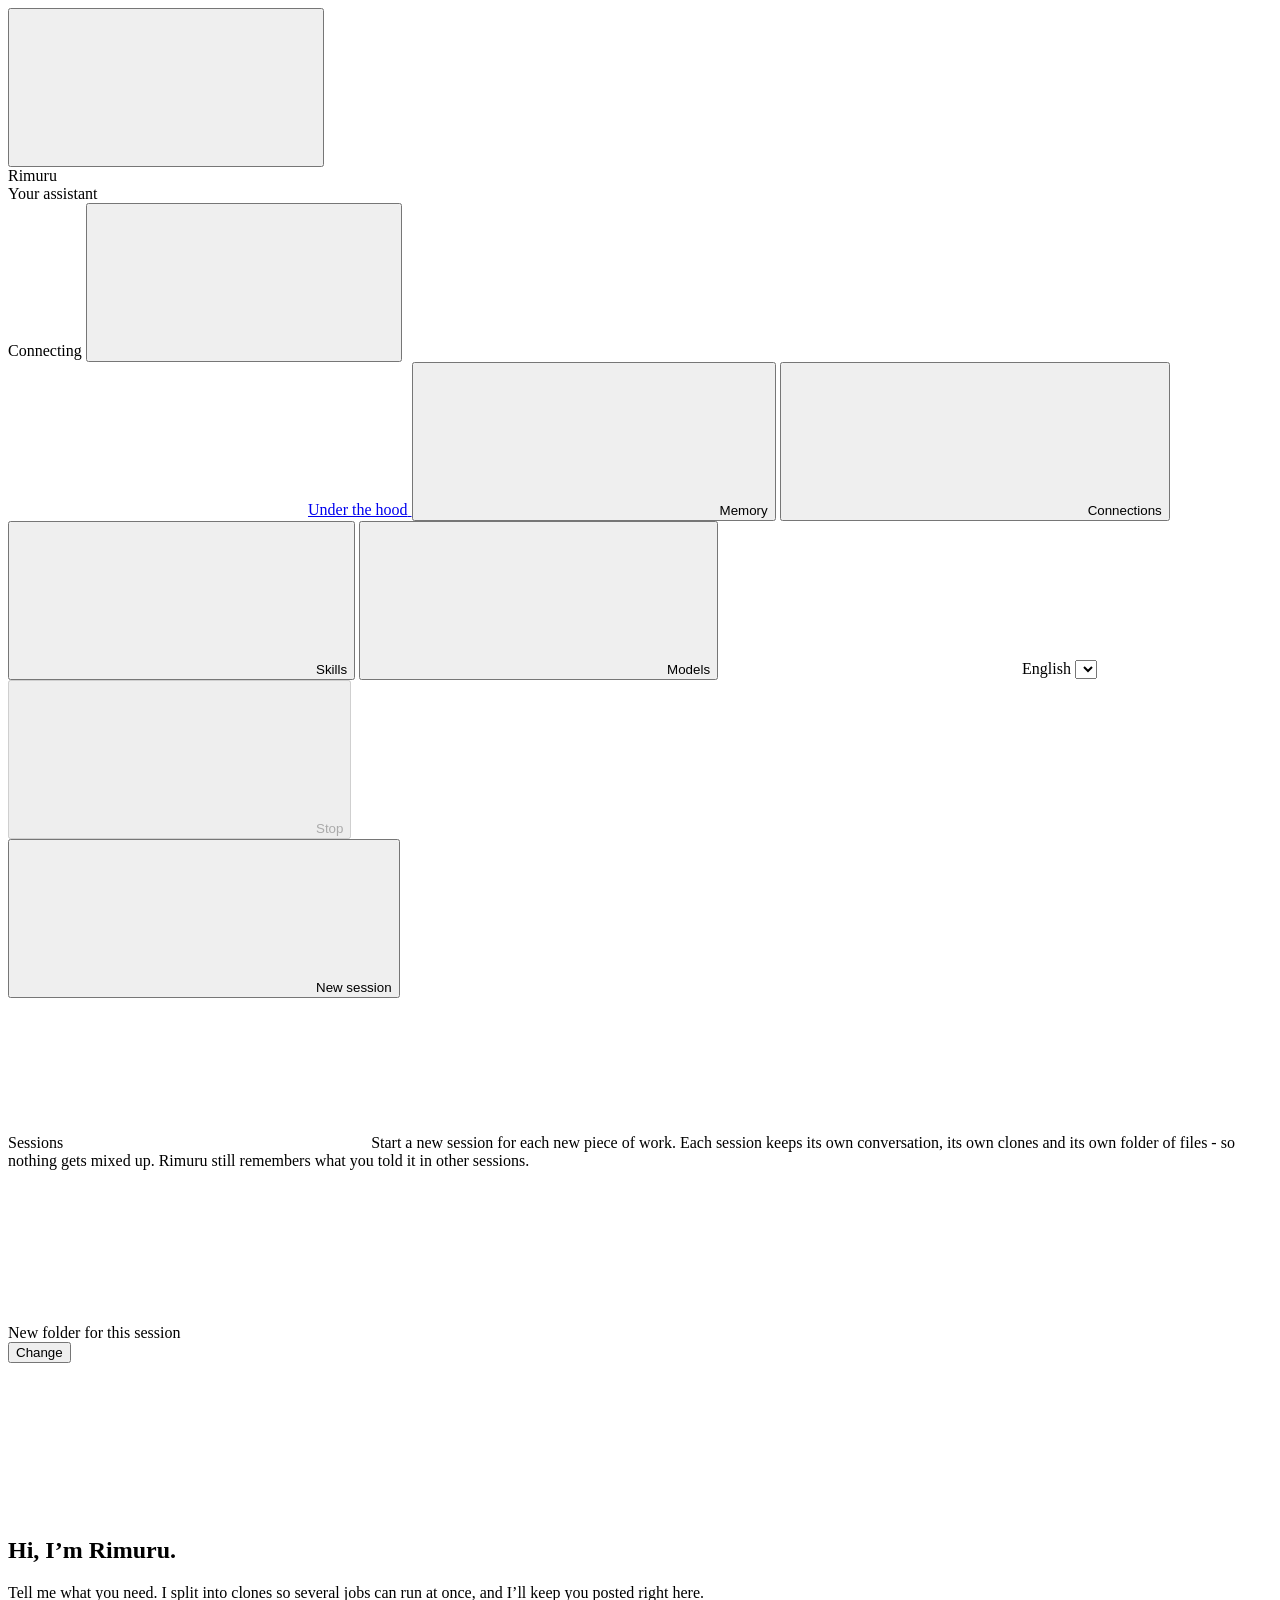
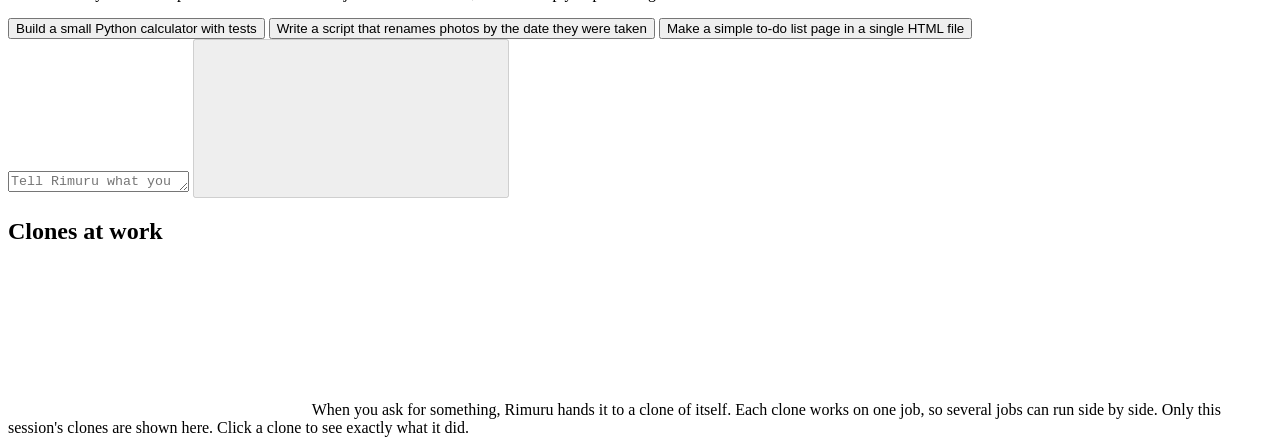
==== commit 96882978: "Results you can open, and ready to ship (phases 1 and 2) Phase 1 - give people the result, not a fol" ====
--- a/rimuru/web/static/index.html
+++ b/rimuru/web/static/index.html
@@ -51,6 +51,10 @@
       <button class="bar-btn" id="models-btn" title="Choose which AI does each job">
         <svg><use href="#i-sliders"/></svg><span>Models</span>
       </button>
+      <label class="bar-btn lang-pick" title="Language">
+        <svg><use href="#i-globe"/></svg><span id="lang-name" data-no-i18n>English</span>
+        <select id="lang" aria-label="Language"></select>
+      </label>
     </div>
     <button class="stop" id="stop" disabled title="Stop everything Rimuru is working on">
       <svg><use href="#i-stop"/></svg><span>Stop</span>
@@ -90,6 +94,9 @@
         <span class="fb-label" id="fb-label">New folder for this session</span>
         <span class="fb-path" id="fb-path"></span>
       </div>
+      <a class="ghost small" id="fb-view" target="_blank" rel="noopener" hidden
+         title="Open the page this session's clones made, in a new tab">View it</a>
+      <a class="ghost small" id="fb-download" hidden title="All this session's files, as one zip">Download</a>
       <button type="button" class="ghost small" id="fb-open" hidden>Open</button>
       <button type="button" class="ghost small" id="fb-change">Change</button>
     </div>
